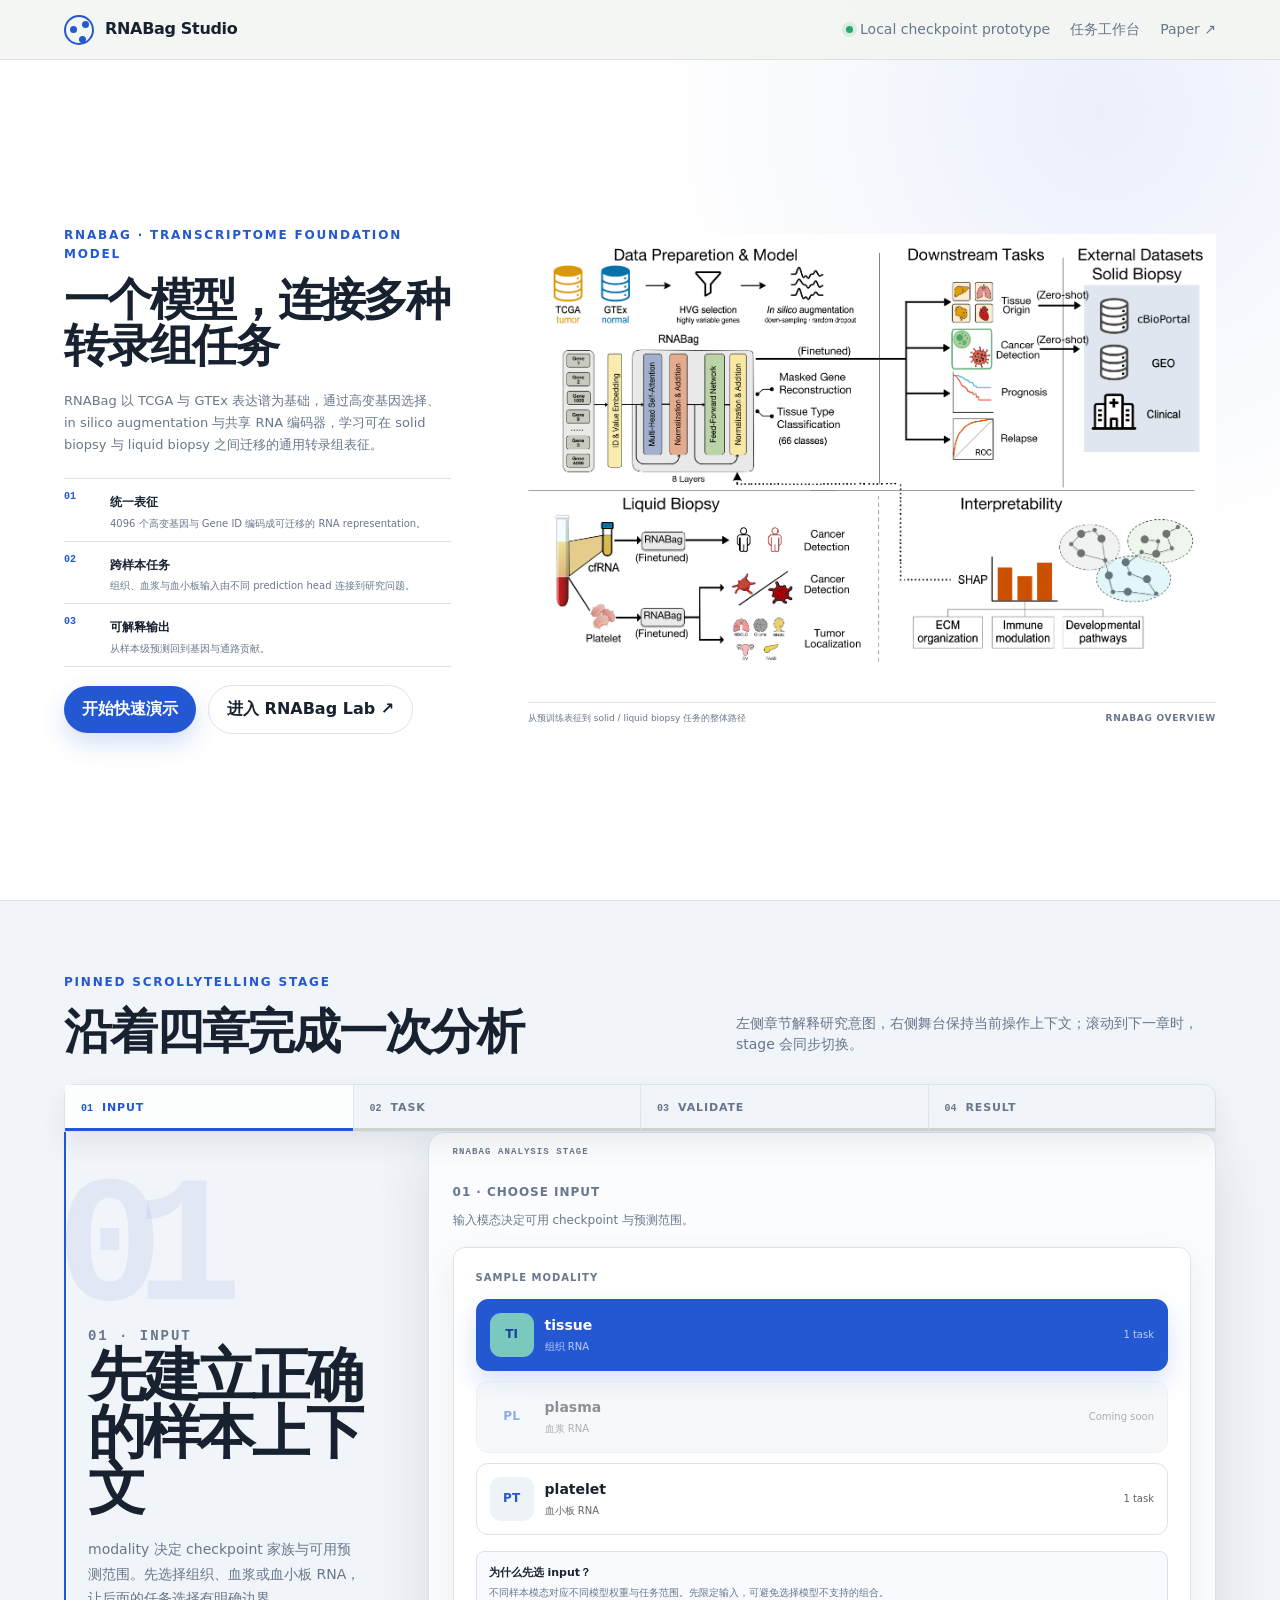
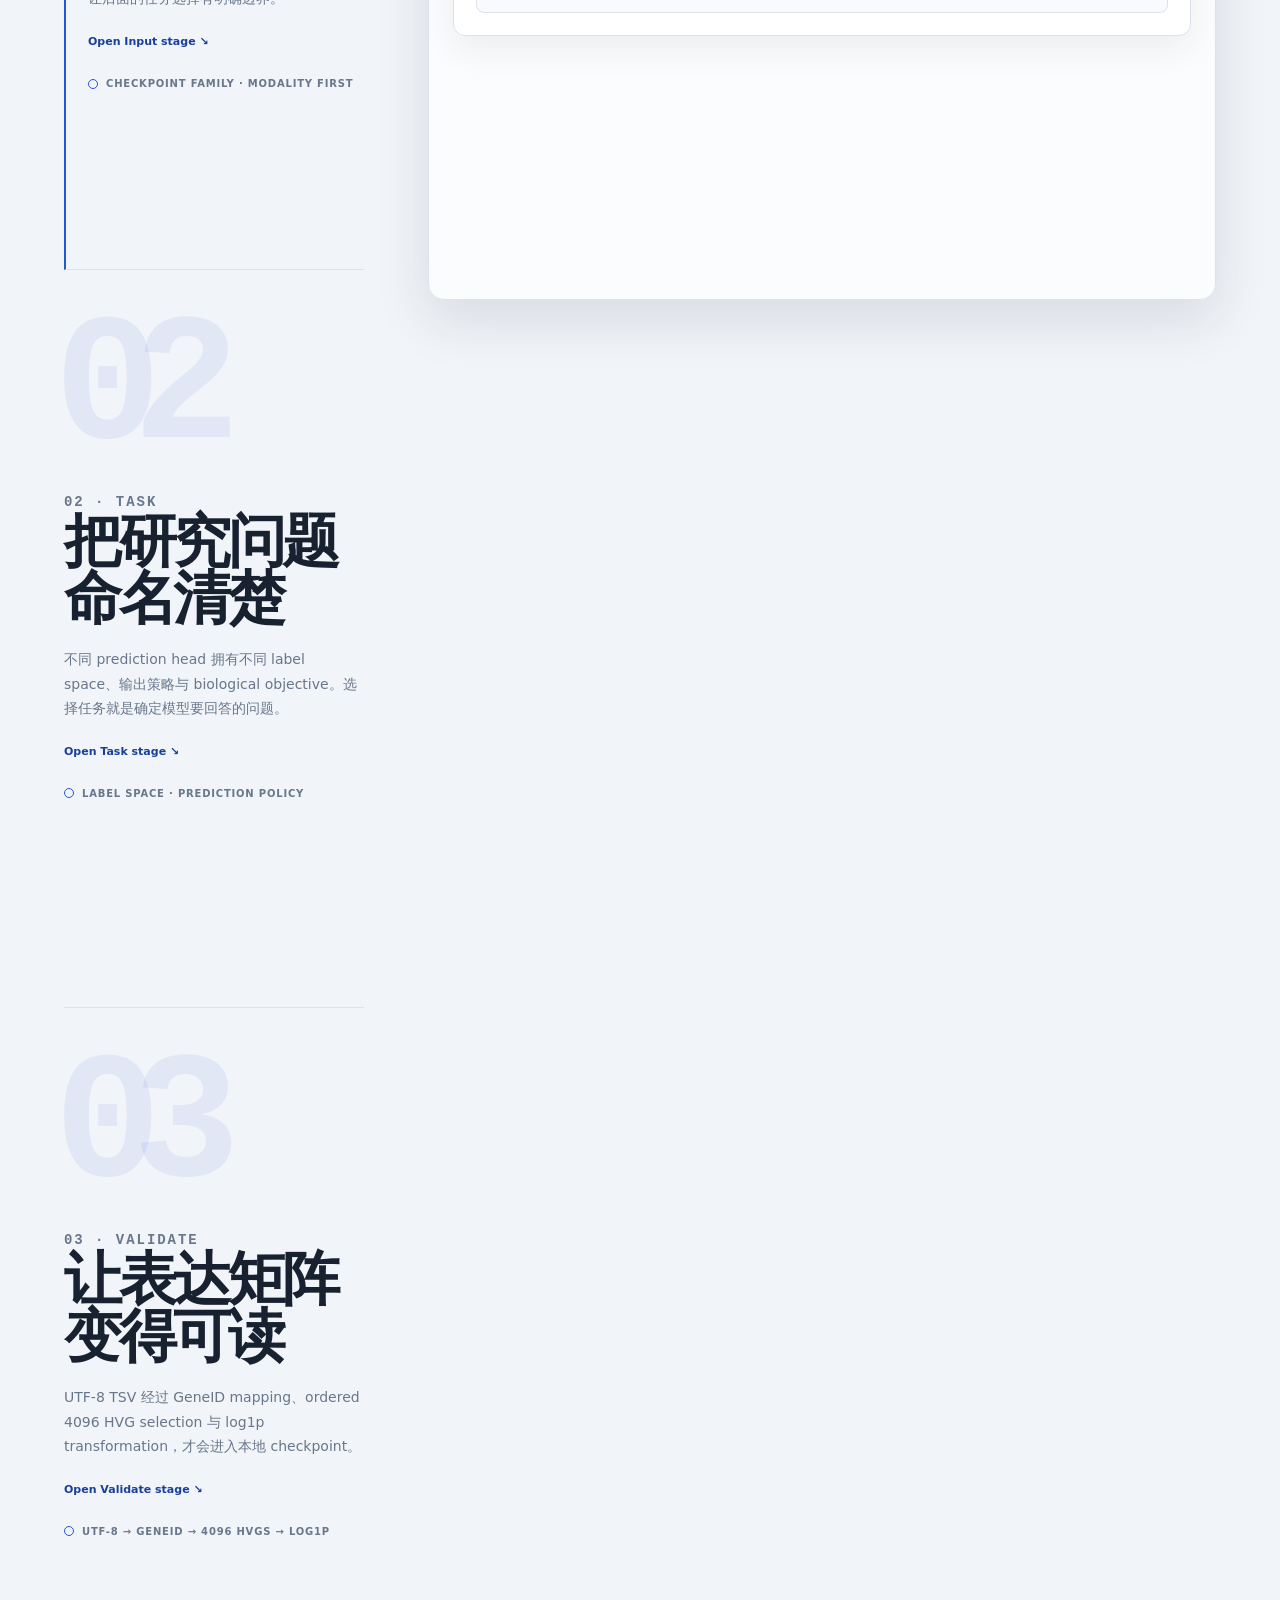
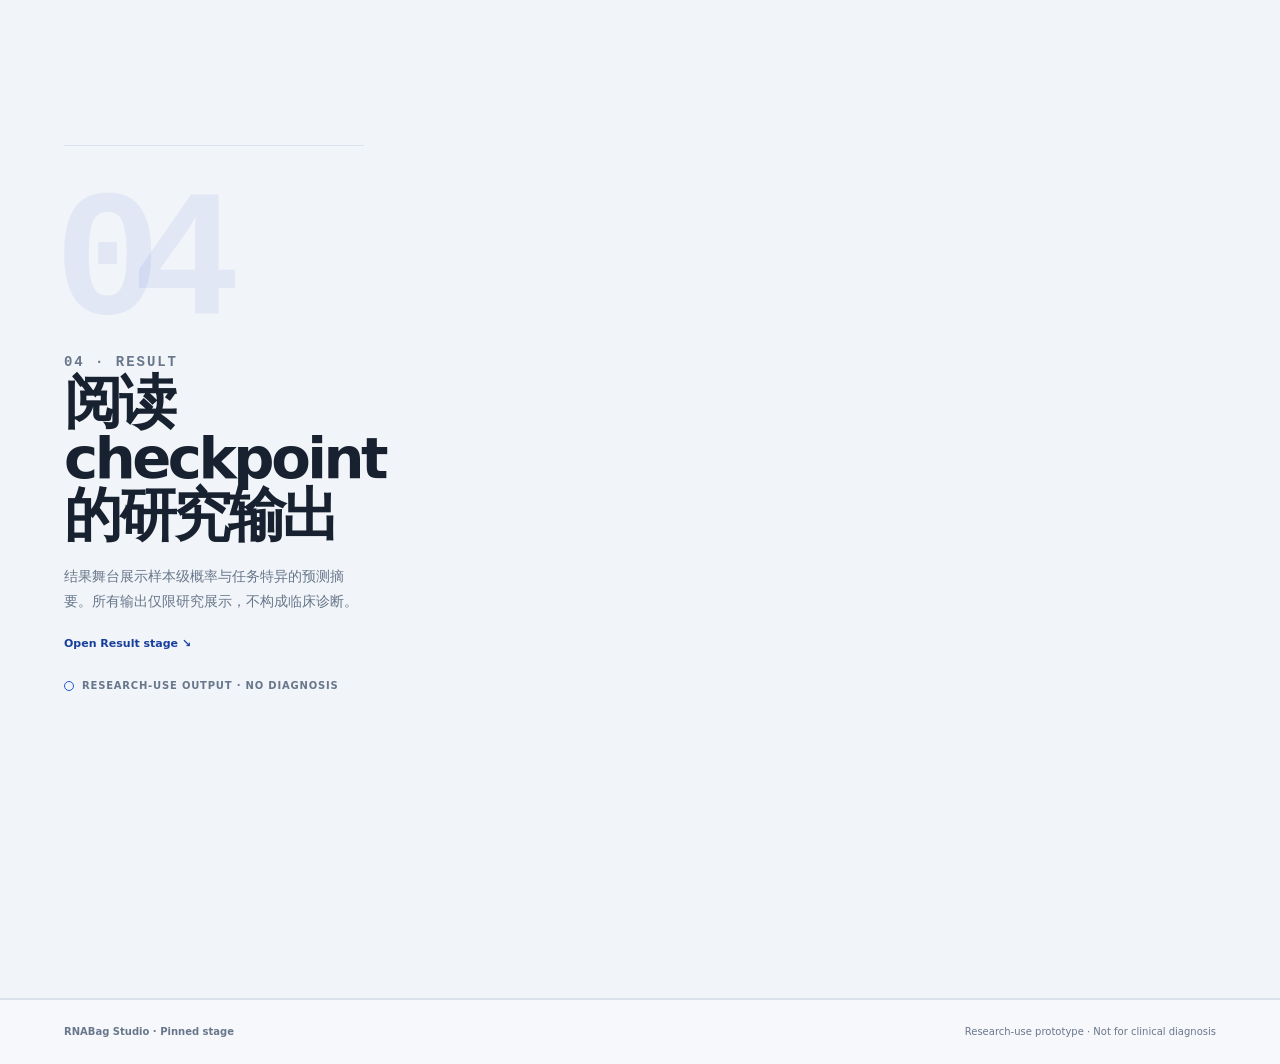
==== frontend/index.html @ 35cc2f05 "feat: add API-disabled public preview" ====
<!doctype html>
<html lang="zh-CN">
<head>
  <meta charset="utf-8">
  <meta name="viewport" content="width=device-width, initial-scale=1">
  <title>RNABag Studio — Pinned Scrollytelling Stage</title>
  <meta name="description" content="RNABag transcriptomic inference showcase with a pinned analysis stage.">
  <link rel="icon" href="data:,">
  <style>
    :root { --ink:#18212f; --muted:#68778b; --paper:#f7f8fb; --surface:#fff; --line:#dbe2ec; --blue:#2458d3; --blue-dark:#193f9c; --blue-soft:#eef3f8; --mint:#79c9bf; --lime:#c9f06f; --deep:#1f2f46; --shadow:0 18px 45px rgba(35,48,73,.1); }
    * { box-sizing:border-box; }
    html { scroll-behavior:smooth; scroll-padding-top:76px; }
    body { margin:0; color:var(--ink); background:radial-gradient(circle at 84% 4%,rgba(36,88,211,.1),transparent 26rem),var(--paper); font-family:Inter,"PingFang SC","Microsoft YaHei",system-ui,sans-serif; line-height:1.55; }
    button,input { font:inherit; } a { color:inherit; } button,a { -webkit-tap-highlight-color:transparent; }
    .nav { height:60px; padding:0 clamp(20px,5vw,72px); display:flex; align-items:center; justify-content:space-between; position:sticky; top:0; z-index:30; border-bottom:1px solid rgba(23,34,29,.1); background:rgba(244,246,241,.86); backdrop-filter:blur(16px); }
    .brand { display:flex; align-items:center; gap:11px; font-weight:800; text-decoration:none; letter-spacing:-.02em; }
    .brand-mark { width:30px; height:30px; position:relative; border:2px solid var(--blue); border-radius:50%; }
    .brand-mark::before,.brand-mark::after { content:""; position:absolute; width:7px; height:7px; background:var(--blue); border-radius:50%; }
    .brand-mark::before { left:4px; top:9px; } .brand-mark::after { right:3px; top:4px; box-shadow:-3px 15px 0 var(--blue); }
    .nav-right { display:flex; align-items:center; gap:20px; color:var(--muted); font-size:14px; } .nav-right a{text-decoration:none;} .nav-right a:hover{color:var(--ink);}
    .status { display:flex; align-items:center; gap:7px; } .status::before { content:""; width:7px; height:7px; border-radius:50%; background:#2ca66f; box-shadow:0 0 0 4px rgba(44,166,111,.13); }
    .model-overview { width:100%; height:calc(100vh - 60px); height:calc(100svh - 60px); min-height:0; overflow:clip; padding:clamp(22px,4vw,54px) clamp(20px,5vw,72px); display:flex; align-items:center; background:radial-gradient(circle at 86% 6%,rgba(36,88,211,.09),transparent 28rem),#fff; }
    .overview-inner { width:100%; max-width:1296px; height:100%; margin:0 auto; display:grid; grid-template-columns:minmax(360px,.72fr) minmax(0,1.28fr); align-items:center; gap:clamp(42px,6vw,92px); }
    .eyebrow { margin:0 0 14px; color:var(--blue); font-size:12px; font-weight:800; letter-spacing:.15em; text-transform:uppercase; }
    h1 { max-width:720px; margin:0; font-size:clamp(38px,3.5vw,50px); line-height:1.03; letter-spacing:-.05em; }
    .overview-body { display:grid; gap:10px; margin-top:20px; } .overview-body p{max-width:680px;margin:0;color:var(--muted);font-size:13px;line-height:1.7;} .overview-body p:last-child{display:none;}
    .overview-points { display:grid; gap:0; margin-top:22px; border-top:1px solid var(--line); } .overview-point{display:grid;grid-template-columns:34px 1fr;gap:12px;padding:10px 0;border-bottom:1px solid var(--line);} .overview-point>span{color:var(--blue);font:800 10px/1.6 ui-monospace,monospace;} .overview-point strong{font-size:12px;} .overview-point p{margin:2px 0 0;color:var(--muted);font-size:10px;line-height:1.5;}
    .overview-actions { display:flex; gap:12px; align-items:center; flex-wrap:wrap; margin-top:18px; } .button{border:0;border-radius:999px;padding:11px 18px;font-weight:750;cursor:pointer;text-decoration:none;transition:.18s ease;} .button:hover{transform:translateY(-2px);} .button.primary{color:#fff;background:var(--blue);box-shadow:0 10px 24px rgba(36,88,211,.2);} .button.primary:hover{background:var(--blue-dark);} .button.ghost{color:var(--ink);background:transparent;border:1px solid var(--line);}
    .overview-figure{margin:0;min-width:0;cursor:zoom-in;} .overview-figure:focus-visible{outline:3px solid rgba(36,88,211,.35);outline-offset:6px;} .overview-figure img{display:block;width:100%;height:auto;max-height:calc(100svh - 145px);object-fit:contain;background:#fff;} .overview-figure figcaption{display:flex;justify-content:space-between;gap:24px;margin-top:10px;padding-top:9px;color:var(--muted);border-top:1px solid var(--line);font-size:9px;} .overview-figure figcaption span:last-child{font-weight:800;letter-spacing:.08em;text-transform:uppercase;} body.overview-lightbox-open{overflow:hidden;} .overview-lightbox{position:fixed;inset:0;z-index:100;display:grid;place-items:center;padding:48px;background:rgba(9,15,26,.84);cursor:zoom-out;opacity:0;visibility:hidden;transition:opacity .2s ease,visibility .2s ease;} .overview-lightbox.is-open{opacity:1;visibility:visible;} .overview-lightbox img{display:block;max-width:calc(100vw - 96px);max-height:calc(100vh - 96px);object-fit:contain;background:#fff;border-radius:10px;box-shadow:0 30px 90px rgba(0,0,0,.42);}
    .studio-wrap{background:#f1f4f8;border-top:1px solid var(--line);border-bottom:1px solid var(--line);} .studio{max-width:1440px;margin:0 auto;padding:72px clamp(20px,5vw,72px) 90px;} .section-heading{display:flex;justify-content:space-between;align-items:end;gap:30px;margin-bottom:28px;} .section-heading h2{margin:0;font-size:clamp(30px,4vw,48px);letter-spacing:-.045em;line-height:1.05;} .section-heading p:last-child{max-width:480px;margin:0;color:var(--muted);font-size:14px;}
    .workflow-nav{position:sticky;top:60px;z-index:20;background:rgba(241,244,248,.94);border:1px solid var(--line);border-radius:12px 12px 0 0;box-shadow:0 12px 28px rgba(35,48,73,.08);backdrop-filter:blur(16px);} .workflow-nav-inner{display:grid;grid-template-columns:repeat(4,minmax(0,1fr));} .workflow-link{display:flex;align-items:baseline;gap:9px;padding:14px 16px 12px;color:var(--muted);border-bottom:3px solid #ccd4cc;text-decoration:none;text-transform:uppercase;transition:.18s ease;} .workflow-link+ .workflow-link{border-left:1px solid rgba(219,226,236,.7);} .workflow-link span{font:800 10px/1 ui-monospace,monospace;} .workflow-link strong{font-size:11px;letter-spacing:.08em;} .workflow-link.active{color:var(--blue);border-bottom-color:var(--blue);background:rgba(255,255,255,.8);}
    .scrolly-shell{display:grid;grid-template-columns:minmax(250px,.38fr) minmax(0,1fr);gap:clamp(28px,5vw,84px);align-items:start;} .story-column{min-width:0;padding-bottom:24px;} .story-chapter{min-height:82svh;display:flex;flex-direction:column;justify-content:center;position:relative;padding:66px 0 72px;border-bottom:1px solid var(--line);scroll-margin-top:80px;} .story-chapter:last-child{border-bottom:0;} .story-chapter::before{content:attr(data-number);position:absolute;top:48px;left:-10px;color:rgba(36,88,211,.08);font:900 clamp(96px,14vw,180px)/.8 ui-monospace,monospace;letter-spacing:-.16em;pointer-events:none;} .story-chapter>*{position:relative;z-index:1;} .story-chapter.active{border-left:2px solid var(--blue);padding-left:22px;} .story-kicker{margin:0 0 15px;color:var(--blue);font:800 11px/1.4 ui-monospace,monospace;letter-spacing:.14em;text-transform:uppercase;} .story-chapter h3{max-width:480px;margin:0;font-size:clamp(34px,4.5vw,64px);line-height:.98;letter-spacing:-.06em;} .story-chapter p{max-width:440px;margin:20px 0 0;color:var(--muted);font-size:14px;line-height:1.75;} .story-meta{display:flex;align-items:center;gap:8px;margin-top:26px;color:var(--muted);font-size:10px;font-weight:800;letter-spacing:.08em;text-transform:uppercase;} .story-meta::before{content:"";width:8px;height:8px;border:1px solid var(--blue);border-radius:50%;} .story-rail-link{width:fit-content;margin-top:22px;color:var(--blue-dark);font-size:11px;font-weight:800;text-decoration:none;} .story-rail-link:hover{text-decoration:underline;}
    .analysis-stage{position:sticky;top:120px;height:calc(100svh - 132px);max-height:calc(100svh - 132px);min-height:0;background:rgba(255,255,255,.72);border:1px solid var(--line);border-radius:16px;box-shadow:0 20px 55px rgba(35,48,73,.12);overflow:hidden;} .analysis-stage::before{content:"RNABAG ANALYSIS STAGE";position:absolute;top:15px;left:24px;z-index:4;color:var(--muted);font:800 9px/1 ui-monospace,monospace;letter-spacing:.12em;} .stage-panel{position:absolute;inset:0;padding-top:26px;opacity:0;transform:translateY(14px);pointer-events:none;transition:opacity .28s ease,transform .28s ease;} .stage-panel.active{opacity:1;transform:none;pointer-events:auto;} .stage-panel[aria-hidden="true"]{visibility:hidden;} .stage-panel-body{height:100%;overflow:hidden;padding:24px;} .stage-title{margin:0 0 16px;font-size:12px;font-weight:800;color:var(--muted);letter-spacing:.08em;text-transform:uppercase;} .stage-subtitle{margin:-7px 0 18px;color:var(--muted);font-size:12px;} .stage-panel[data-panel-step="step-result"] .stage-panel-body{display:flex;flex-direction:column;} .stage-panel[data-panel-step="step-result"] .stage-title,.stage-panel[data-panel-step="step-result"] .stage-subtitle{flex:none;} .stage-panel[data-panel-step="step-result"] .result-card{flex:1;height:auto;min-height:0;} .stage-panel[data-panel-step="step-result"] .chart{min-height:0;}
    .input-stage,.task-stage,.validate-stage{background:var(--surface);border:1px solid var(--line);border-radius:12px;box-shadow:0 12px 34px rgba(35,48,73,.07);} .input-stage{padding:22px;} .side-label{margin:0 0 13px;color:var(--muted);font-size:10px;font-weight:800;letter-spacing:.1em;text-transform:uppercase;} .js-input-list{display:grid;gap:10px;} .input-card{width:100%;display:grid;grid-template-columns:44px 1fr auto;align-items:center;gap:11px;padding:13px;color:var(--ink);text-align:left;background:transparent;border:1px solid var(--line);border-radius:12px;cursor:pointer;transition:.18s ease;} .input-card:hover{background:#fff;border-color:#9db5a9;} .input-card.active{color:#fff;background:var(--blue);border-color:var(--blue);box-shadow:0 12px 26px rgba(36,88,211,.18);} .input-card:disabled{opacity:.5;cursor:not-allowed;background:#eef1f4;} .input-icon{width:44px;height:44px;display:grid;place-items:center;color:var(--blue);background:var(--blue-soft);border-radius:11px;font-weight:900;font-size:12px;} .input-card.active .input-icon{color:var(--blue-dark);background:var(--mint);} .input-name strong,.input-name span{display:block;} .input-name strong{font-size:14px;} .input-name span{margin-top:2px;opacity:.7;font-size:10px;} .input-count{font-size:10px;opacity:.7;} .scope-note{margin-top:16px;padding:12px;color:var(--muted);background:#f8fafd;border:1px solid var(--line);border-radius:8px;font-size:10px;}.scope-note strong{display:block;margin-bottom:4px;color:var(--ink);font-size:11px;}
    .task-stage{padding:22px;} .task-choice{width:100%;display:grid;gap:3px;padding:13px 14px;margin-bottom:8px;color:var(--muted);text-align:left;background:transparent;border:1px solid var(--line);border-radius:10px;cursor:pointer;} .task-choice strong{font-size:13px;} .task-choice span{font-size:10px;} .task-choice:hover{color:var(--ink);background:#f8fafd;} .task-choice.active{color:var(--blue-dark);background:var(--blue-soft);border-color:#cddbf4;box-shadow:inset 3px 0 var(--blue);} .task-detail{margin-top:16px;padding:24px;background:#fff;border:1px solid var(--line);border-radius:12px;} .task-detail .eyebrow{margin-bottom:6px;font-size:10px;} .task-detail h4{margin:0;font-size:clamp(26px,3.2vw,40px);letter-spacing:-.05em;line-height:1.05;} .api-key{display:inline-block;margin-top:11px;padding:6px 8px;color:var(--blue-dark);background:var(--blue-soft);border-radius:7px;font:700 10px ui-monospace,monospace;} .task-summary{display:grid;grid-template-columns:1fr 1fr;gap:18px;margin-top:22px;padding-top:16px;border-top:1px solid var(--line);} .summary-label{display:block;margin-bottom:5px;color:var(--blue-dark);font-size:9px;font-weight:800;letter-spacing:.1em;text-transform:uppercase;} .task-summary p{margin:0;color:var(--muted);font-size:11px;line-height:1.55;} .task-specs{margin:0;padding:0;display:grid;gap:3px;list-style:none;} .task-specs li{color:var(--muted);font-size:10px;line-height:1.4;} .task-specs li::before{content:"·";margin-right:6px;color:var(--blue);font-weight:900;}
    .validate-stage{display:grid;grid-template-columns:minmax(0,1fr) minmax(250px,.82fr);grid-template-areas:"title upload" "lede upload" "contract upload" "schema upload";column-gap:18px;align-content:start;padding:18px;} .contract-title{grid-area:title;display:flex;align-items:center;gap:8px;margin:0 0 10px;font-size:13px;} .number{width:22px;height:22px;display:grid;place-items:center;color:var(--blue-dark);background:var(--mint);border-radius:50%;font-size:10px;} .contract-lede{grid-area:lede;margin:0 0 9px;color:var(--muted);font-size:11px;line-height:1.5;} .contract-list{grid-area:contract;margin:0;border-top:1px solid var(--line);} .contract-row{display:grid;grid-template-columns:92px 1fr;gap:12px;padding:7px 0;border-bottom:1px solid var(--line);} .contract-row dt{font-size:10px;font-weight:750;} .contract-row dd{margin:0;color:var(--muted);font-size:9px;line-height:1.4;} code{color:var(--blue-dark);font-size:inherit;} .schema{grid-area:schema;margin-top:10px;border:1px solid var(--line);border-radius:9px;overflow:hidden;font:9px ui-monospace,monospace;} .schema-row{display:grid;grid-template-columns:1.1fr 1fr 1fr;} .schema-row span{padding:6px 8px;border-right:1px solid var(--line);overflow:hidden;text-overflow:ellipsis;white-space:nowrap;} .schema-row span:last-child{border-right:0;} .schema-row:first-child{color:#fff;background:#224a3d;font-weight:700;} .schema-row+.schema-row{border-top:1px solid var(--line);} .upload-box{grid-area:upload;margin:0;padding:0 0 0 18px;border-top:0;border-left:1px solid var(--line);} .dropzone{display:grid;place-content:center;min-height:210px;padding:20px;text-align:center;border:1.5px dashed #aeb9c9;border-radius:9px;background:#fbfcfe;cursor:pointer;} .dropzone.drag,.dropzone:hover{background:var(--blue-soft);border-color:var(--blue);} .dropzone input{position:absolute;width:1px;height:1px;opacity:0;pointer-events:none;} .drop-icon{width:36px;height:36px;display:grid;place-items:center;margin:0 auto 7px;color:var(--blue);background:var(--blue-soft);border-radius:50%;font-weight:900;} .dropzone strong{font-size:12px;} .dropzone span{margin-top:3px;color:var(--muted);font-size:9px;} .validation{display:none;margin-top:9px;padding:9px 10px;border-radius:8px;font-size:9px;line-height:1.45;} .validation.show{display:block;} .validation.ok{color:#145941;background:#e5f4ec;} .validation.warn{color:#7c4b16;background:#fff0d8;} .sample-options{margin-top:9px;border-top:1px solid var(--line);position:relative;} .sample-options summary{padding:8px 0;color:var(--muted);cursor:pointer;font-size:9px;font-weight:700;list-style:none;} .sample-options summary::-webkit-details-marker{display:none;} .sample-options summary::before{content:"▶";margin-right:6px;color:#000;font-size:8px;} .sample-options[open] summary::before{content:"▲";} .sample-popover{padding:9px;background:#fff;border:1px solid var(--line);border-radius:8px;} .sample-popover p{margin:0 0 6px;color:var(--muted);font-size:9px;} .sample-link{display:flex;justify-content:space-between;gap:8px;padding:7px 8px;color:var(--blue-dark);text-decoration:none;border:1px solid var(--line);border-radius:6px;background:#f8fafd;font:9px ui-monospace,monospace;}
    .result-card{height:100%;min-height:540px;display:flex;flex-direction:column;padding:24px;color:#fff;background:var(--deep);border-radius:12px;overflow:hidden;position:relative;} .result-card::after{content:"";position:absolute;width:240px;height:240px;right:-150px;top:80px;border:1px solid rgba(201,240,111,.14);border-radius:50%;box-shadow:0 0 0 38px rgba(201,240,111,.035),0 0 0 76px rgba(201,240,111,.025);} .result-head{display:flex;justify-content:space-between;align-items:start;gap:12px;position:relative;z-index:1;} .result-head small{color:rgba(255,255,255,.52);font-size:9px;letter-spacing:.1em;text-transform:uppercase;} .result-head strong{display:block;margin-top:4px;font-size:18px;} .demo-badge{padding:5px 8px;color:var(--lime);border:1px solid rgba(201,240,111,.3);border-radius:999px;font-size:8px;} .chart{flex:1;min-height:240px;display:grid;align-content:center;position:relative;z-index:1;} .empty-chart{text-align:center;color:rgba(255,255,255,.48);} .empty-orbit{width:110px;height:110px;display:grid;place-items:center;margin:0 auto 16px;border:1px solid rgba(255,255,255,.12);border-radius:50%;box-shadow:0 0 0 22px rgba(255,255,255,.025);} .empty-orbit::after{content:"";width:48px;height:48px;border:1px dashed rgba(201,240,111,.42);border-radius:50%;} .empty-chart p{max-width:250px;margin:0 auto;font-size:10px;} .probability{margin:14px 0;} .prob-meta{display:flex;justify-content:space-between;margin-bottom:6px;font-size:10px;} .prob-meta strong{font-size:12px;} .bar{height:10px;overflow:hidden;background:rgba(255,255,255,.09);border-radius:999px;} .bar i{display:block;width:0;height:100%;border-radius:inherit;background:var(--lime);transition:width .7s ease;} .probability.secondary .bar i{background:rgba(255,255,255,.35);} .rank-row{display:grid;grid-template-columns:74px 1fr 38px;align-items:center;gap:8px;margin:11px 0;font-size:9px;} .rank-row .bar{height:7px;} .rank-row:first-child{color:var(--lime);} .result-summary{padding:12px 13px;background:rgba(255,255,255,.07);border:1px solid rgba(255,255,255,.1);border-radius:10px;position:relative;z-index:1;} .result-summary small{color:rgba(255,255,255,.5);font-size:9px;} .result-summary strong{display:block;margin-top:2px;color:var(--lime);font-size:17px;} .run{width:100%;margin-top:10px;display:flex;align-items:center;justify-content:center;gap:8px;color:#18212f;background:var(--lime);position:relative;z-index:1;} .run:disabled{opacity:.58;cursor:wait;} .disclaimer{margin:8px 4px 0;color:rgba(255,255,255,.4);text-align:center;font-size:8px;position:relative;z-index:1;}
    footer{padding:24px clamp(20px,5vw,72px);display:flex;justify-content:space-between;color:var(--muted);border-top:1px solid var(--line);font-size:10px;}
    body.lab-mode{min-width:980px;background:#f1f4f8;} body.lab-mode .nav,body.lab-mode .model-overview,body.lab-mode footer{display:none;} body.lab-mode .studio-wrap{border:0;} body.lab-mode .studio{max-width:none;padding:18px 28px 60px;} body.lab-mode .workflow-nav{top:0;} body.lab-mode .story-chapter{min-height:calc(100svh - 72px);} body.lab-mode .analysis-stage{top:60px;height:calc(100svh - 72px);max-height:calc(100svh - 72px);}
    @media (max-width:1099px) and (min-width:760px){.overview-inner{grid-template-columns:minmax(310px,.82fr) minmax(0,1.18fr);gap:32px;}.overview-body p:last-child,.overview-points .overview-point p{display:none;}.scrolly-shell{grid-template-columns:86px minmax(0,1fr);gap:24px;}.story-chapter{min-height:78svh;padding-left:0;}.story-chapter h3{font-size:0;}.story-chapter h3::after{content:attr(data-short);font-size:22px;}.story-chapter p{display:none;}.story-chapter::before{font-size:86px;top:54px;}.analysis-stage{top:120px;}}
    @media (max-width:759px){.nav-right{gap:12px;font-size:12px;}.nav-right .status,.nav-right a:last-child{display:none;}.model-overview{height:calc(100svh - 60px);padding:20px;}.overview-inner{grid-template-columns:1fr;grid-template-rows:auto minmax(0,1fr);gap:14px;}.overview-copy h1{font-size:clamp(30px,9vw,42px);}.overview-body{margin-top:11px;}.overview-body p{font-size:11px;line-height:1.55;}.overview-points{display:none;}.overview-actions{margin-top:13px;}.overview-actions .button{padding:9px 13px;font-size:11px;}.overview-figure{display:grid;min-height:0;}.overview-figure img{width:100%;height:100%;max-height:none;object-fit:contain;}.overview-figure figcaption{display:none;}.overview-lightbox{padding:24px;}.overview-lightbox img{max-width:calc(100vw - 48px);max-height:calc(100vh - 48px);}.studio{padding:48px 16px 120px;}.section-heading{display:block;margin-bottom:20px;}.section-heading p:last-child{margin-top:12px;font-size:12px;}.workflow-nav{top:60px;margin:0 -8px;}.workflow-link{justify-content:center;gap:5px;padding:12px 5px 10px;}.workflow-link strong{font-size:9px;letter-spacing:.02em;}.scrolly-shell{display:block;}.story-column{display:none;}.analysis-stage{position:relative;top:auto;height:auto;max-height:none;min-height:0;overflow:visible;border:0;box-shadow:none;background:transparent;border-radius:0;}.analysis-stage::before{display:none;}.stage-panel,.stage-panel.active,.stage-panel.compact-visible{position:relative;inset:auto;display:block;opacity:1;transform:none;pointer-events:auto;visibility:visible;margin-bottom:36px;}.stage-panel[aria-hidden="true"]{visibility:visible;}.stage-panel-body{height:auto;overflow:visible;padding:0;}.stage-title{font-size:11px;}.input-stage,.task-stage,.validate-stage{box-shadow:var(--shadow);}.validate-stage{display:block;}.upload-box{margin-top:18px;padding:18px 0 0;border-top:1px solid var(--line);border-left:0;}.task-summary{grid-template-columns:1fr;}.result-card{min-height:500px;}.workflow-nav{position:sticky;}.stage-panel.inert{inert:false;}footer{display:block;}footer span{display:block;margin-top:6px;}}
    @media (max-height:700px) and (min-width:760px){.stage-panel-body{padding:18px;}.stage-title{margin-bottom:12px;}.stage-subtitle{margin-bottom:14px;}.input-stage,.task-stage{padding:16px;}.js-input-list{gap:8px;}.input-card{padding:10px;}.scope-note{margin-top:10px;padding:10px;}.task-choice{padding:9px 12px;margin-bottom:6px;}.task-detail{margin-top:10px;padding:16px;}.task-detail h4{font-size:30px;}.task-summary{gap:14px;margin-top:12px;padding-top:10px;}.task-specs{gap:1px;}.result-card{padding:18px;}}
    @media (prefers-reduced-motion:reduce){html{scroll-behavior:auto;}*,*::before,*::after{transition-duration:.01ms!important;animation-duration:.01ms!important;}}
    /* Let desktop Validation fill the stage with a 12px inset; optional controls scroll internally. */
    @media(min-width:760px){
      .stage-panel[data-panel-step="step-validate"] .stage-panel-body{display:flex;flex-direction:column;padding:12px;}
      .stage-panel[data-panel-step="step-validate"] .stage-title,.stage-panel[data-panel-step="step-validate"] .stage-subtitle{flex:none;}
      .stage-panel[data-panel-step="step-validate"] .validate-stage{flex:1;height:auto;min-height:0;grid-template-rows:auto auto auto minmax(0,1fr);}
      .stage-panel[data-panel-step="step-validate"] .schema{align-self:start;}
      .stage-panel[data-panel-step="step-validate"] .upload-box{height:auto;align-self:stretch;}
    }
    .upload-box{min-height:0;height:100%;overflow-x:hidden;overflow-y:auto;overscroll-behavior:contain;scrollbar-gutter:stable;contain:size;}
    .dropzone .demo-hint{display:block;margin-top:8px;color:var(--blue-dark);font-size:9px;font-weight:700;}
    .demo-action{margin-top:9px;padding-top:9px;border-top:1px solid var(--line);}
    .demo-run{width:100%;padding:9px 12px;color:#fff;background:var(--blue);border:0;border-radius:999px;cursor:pointer;font-size:10px;font-weight:800;}
    .demo-run:hover{background:var(--blue-dark);}
    .demo-run:disabled{opacity:.58;cursor:wait;}
    @media(max-width:759px){.upload-box{height:auto;overflow:visible;scrollbar-gutter:auto;contain:none;}}
  </style>
</head>
<body data-variant="two">
  <nav class="nav"><a class="brand" href="#top"><span class="brand-mark" aria-hidden="true"></span>RNABag Studio</a><div class="nav-right"><span class="status">Local checkpoint prototype</span><a href="#step-input">任务工作台</a><a href="https://www.biorxiv.org/content/10.64898/2026.04.19.719450v1" target="_blank" rel="noreferrer">Paper ↗</a></div></nav>
  <main id="top">
    <section class="model-overview" aria-labelledby="overview-title"><div class="overview-inner"><div class="overview-copy"><p class="eyebrow">RNABag · Transcriptome foundation model</p><h1 id="overview-title">一个模型，连接多种转录组任务</h1><div class="overview-body"><p>RNABag 以 TCGA 与 GTEx 表达谱为基础，通过高变基因选择、in silico augmentation 与共享 RNA 编码器，学习可在 solid biopsy 与 liquid biopsy 之间迁移的通用转录组表征。</p><p>从输入模态到 checkpoint 输出，沿着四个章节理解一次完整的研究分析。</p></div><div class="overview-points"><div class="overview-point"><span>01</span><div><strong>统一表征</strong><p>4096 个高变基因与 Gene ID 编码成可迁移的 RNA representation。</p></div></div><div class="overview-point"><span>02</span><div><strong>跨样本任务</strong><p>组织、血浆与血小板输入由不同 prediction head 连接到研究问题。</p></div></div><div class="overview-point"><span>03</span><div><strong>可解释输出</strong><p>从样本级预测回到基因与通路贡献。</p></div></div></div><div class="overview-actions"><a class="button primary" href="#step-input">开始快速演示</a><a class="button ghost" href="ranbag_lab.html#step-input">进入 RNABag Lab ↗</a></div></div><figure class="overview-figure" role="button" tabindex="0" aria-label="放大 RNABag 模型总览图"><img src="../asset/overview.png" alt="RNABag 数据准备、模型架构、下游任务与可解释性总览"><figcaption><span>从预训练表征到 solid / liquid biopsy 任务的整体路径</span><span>RNABag overview</span></figcaption></figure></div></section>
    <section class="studio-wrap" id="studio"><div class="studio"><div class="section-heading"><div><p class="eyebrow">Pinned scrollytelling stage</p><h2>沿着四章完成一次分析</h2></div><p>左侧章节解释研究意图，右侧舞台保持当前操作上下文；滚动到下一章时，stage 会同步切换。</p></div>
      <nav class="workflow-nav" aria-label="分析步骤"><div class="workflow-nav-inner"><a class="workflow-link active" href="#step-input" data-step-target="step-input"><span>01</span><strong>Input</strong></a><a class="workflow-link" href="#step-task" data-step-target="step-task"><span>02</span><strong>Task</strong></a><a class="workflow-link" href="#step-validate" data-step-target="step-validate"><span>03</span><strong>Validate</strong></a><a class="workflow-link" href="#step-result" data-step-target="step-result"><span>04</span><strong>Result</strong></a></div></nav>
      <div class="scrolly-shell" id="workspace"><div class="story-column">
        <section class="story-chapter active" id="step-input" data-number="01" data-workflow-step aria-labelledby="story-input-title"><p class="story-kicker">01 · Input</p><h3 id="story-input-title" data-short="Input">先建立正确的样本上下文</h3><p>modality 决定 checkpoint 家族与可用预测范围。先选择组织、血浆或血小板 RNA，让后面的任务选择有明确边界。</p><a class="story-rail-link" href="#step-input" data-step-target="step-input">Open Input stage ↘</a><span class="story-meta">Checkpoint family · modality first</span></section>
        <section class="story-chapter" id="step-task" data-number="02" data-workflow-step aria-labelledby="story-task-title"><p class="story-kicker">02 · Task</p><h3 id="story-task-title" data-short="Task">把研究问题命名清楚</h3><p>不同 prediction head 拥有不同 label space、输出策略与 biological objective。选择任务就是确定模型要回答的问题。</p><a class="story-rail-link" href="#step-task" data-step-target="step-task">Open Task stage ↘</a><span class="story-meta">Label space · prediction policy</span></section>
        <section class="story-chapter" id="step-validate" data-number="03" data-workflow-step aria-labelledby="story-validate-title"><p class="story-kicker">03 · Validate</p><h3 id="story-validate-title" data-short="Validate">让表达矩阵变得可读</h3><p>UTF-8 TSV 经过 GeneID mapping、ordered 4096 HVG selection 与 log1p transformation，才会进入本地 checkpoint。</p><a class="story-rail-link" href="#step-validate" data-step-target="step-validate">Open Validate stage ↘</a><span class="story-meta">UTF-8 → GeneID → 4096 HVGs → log1p</span></section>
        <section class="story-chapter" id="step-result" data-number="04" data-workflow-step aria-labelledby="story-result-title"><p class="story-kicker">04 · Result</p><h3 id="story-result-title" data-short="Result">阅读 checkpoint 的研究输出</h3><p>结果舞台展示样本级概率与任务特异的预测摘要。所有输出仅限研究展示，不构成临床诊断。</p><a class="story-rail-link" href="#step-result" data-step-target="step-result">Open Result stage ↘</a><span class="story-meta">Research-use output · no diagnosis</span></section>
      </div><div class="analysis-stage">
        <section class="stage-panel active" data-panel-step="step-input" aria-hidden="false"><div class="stage-panel-body"><p class="stage-title">01 · Choose input</p><p class="stage-subtitle">输入模态决定可用 checkpoint 与预测范围。</p><div class="input-stage"><p class="side-label">Sample modality</p><div class="js-input-list"></div><div class="scope-note"><strong>为什么先选 input？</strong>不同样本模态对应不同模型权重与任务范围。先限定输入，可避免选择模型不支持的组合。</div></div></div></section>
        <section class="stage-panel" data-panel-step="step-task" aria-hidden="true"><div class="stage-panel-body"><p class="stage-title">02 · Select task</p><p class="stage-subtitle">选择与 biological objective 对齐的 prediction head。</p><div class="task-stage"><p class="side-label">Available tasks</p><div class="js-task-list"></div><div class="task-detail"><p class="eyebrow js-task-modality">组织 RNA</p><h4 class="js-task-title">Tissue Cancer Detection</h4><code class="api-key js-api-key">input: tissue</code><div class="task-summary"><div><span class="summary-label">Biological objective</span><p class="js-task-description"></p></div><div><span class="summary-label">Task specification</span><ul class="task-specs js-task-specs"></ul></div></div></div></div></div></section>
        <section class="stage-panel" data-panel-step="step-validate" aria-hidden="true"><div class="stage-panel-body"><p class="stage-title">03 · Validate input</p><p class="stage-subtitle">确认数据约定，再让本地 API 做完整校验。</p><div class="validate-stage"><h4 class="contract-title"><span class="number">03</span>输入规则 · Input contract</h4><p class="contract-lede">模型接受以基因为观测维度、样本为特征列的 bulk RNA expression matrix。</p><dl class="contract-list"><div class="contract-row"><dt>File encoding</dt><dd>UTF-8 tab-separated values（<code>.tsv</code>），不接受 CSV 或 Excel。</dd></div><div class="contract-row"><dt>Quantification</dt><dd>表达丰度须完成 FPKM normalization；元素应为有限、非负数值。</dd></div><div class="contract-row"><dt>Matrix orientation</dt><dd>第一列为 <code>GeneID</code>，后续每列对应一个独立样本。</dd></div><div class="contract-row"><dt class="js-modality-rule">样本模态：tissue only</dt><dd class="js-modality-help">当前分析仅接受 tissue RNA。</dd></div></dl><div class="schema" aria-label="TSV 格式示例"><div class="schema-row"><span>GeneID</span><span>Sample_001</span><span>Sample_002</span></div><div class="schema-row"><span>100287102</span><span>0.000</span><span>1.324</span></div><div class="schema-row"><span>653635</span><span>2.417</span><span>0.000</span></div></div><div class="upload-box"><p class="side-label">File check</p><label class="dropzone js-dropzone"><input class="js-file-input" type="file" accept=".tsv,text/tab-separated-values,text/plain"><span class="drop-icon">↑</span><strong>拖入或选择 FPKM .tsv</strong><span>浏览器先预检；提交后由本地 API 完整校验</span></label><div class="validation js-validation" aria-live="polite"></div><details class="sample-options"><summary>扩展选项 · Example dataset</summary><div class="sample-popover"><p class="js-sample-description"></p><a class="sample-link js-sample-link" download><span>Download example dataset</span><strong>↓</strong></a></div></details></div></div></div></section>
        <section class="stage-panel" data-panel-step="step-result" aria-hidden="true"><div class="stage-panel-body"><p class="stage-title">04 · Result</p><p class="stage-subtitle">提交后在这里查看队列、完整校验与 checkpoint 输出。</p><div class="result-card"><div class="result-head"><div><small>Graphical output</small><strong class="js-result-title">Prediction preview</strong></div><span class="demo-badge js-result-badge">RNABAG CHECKPOINT</span></div><div class="chart js-chart"><div class="empty-chart"><div class="empty-orbit"></div><p>选择 TSV 并提交本地分析，查看完整预处理与 checkpoint 输出。</p></div></div><div class="result-summary js-result-summary"><small>Expected output</small><strong class="js-expected-output">Healthy / Cancer</strong></div><button class="button run js-run" type="button">提交本地分析</button><p class="disclaimer">当前结果由 RNABag checkpoint 在本地生成，仅限研究展示，不用于临床诊断。</p></div></div></section>
      </div></div>
    </div></section>
  </main>
  <div class="overview-lightbox" role="dialog" aria-modal="true" aria-label="RNABag 模型总览放大图" aria-hidden="true"><img src="../asset/overview.png" alt="RNABag 数据准备、模型架构、下游任务与可解释性总览放大图"></div>
  <footer><strong>RNABag Studio · Pinned stage</strong><span>Research-use prototype · Not for clinical diagnosis</span></footer>
  <script src="rnabag-runtime-config.js?v=20260717"></script>
  <script src="rnabag-variant.js?v=20260717"></script>
</body>
</html>
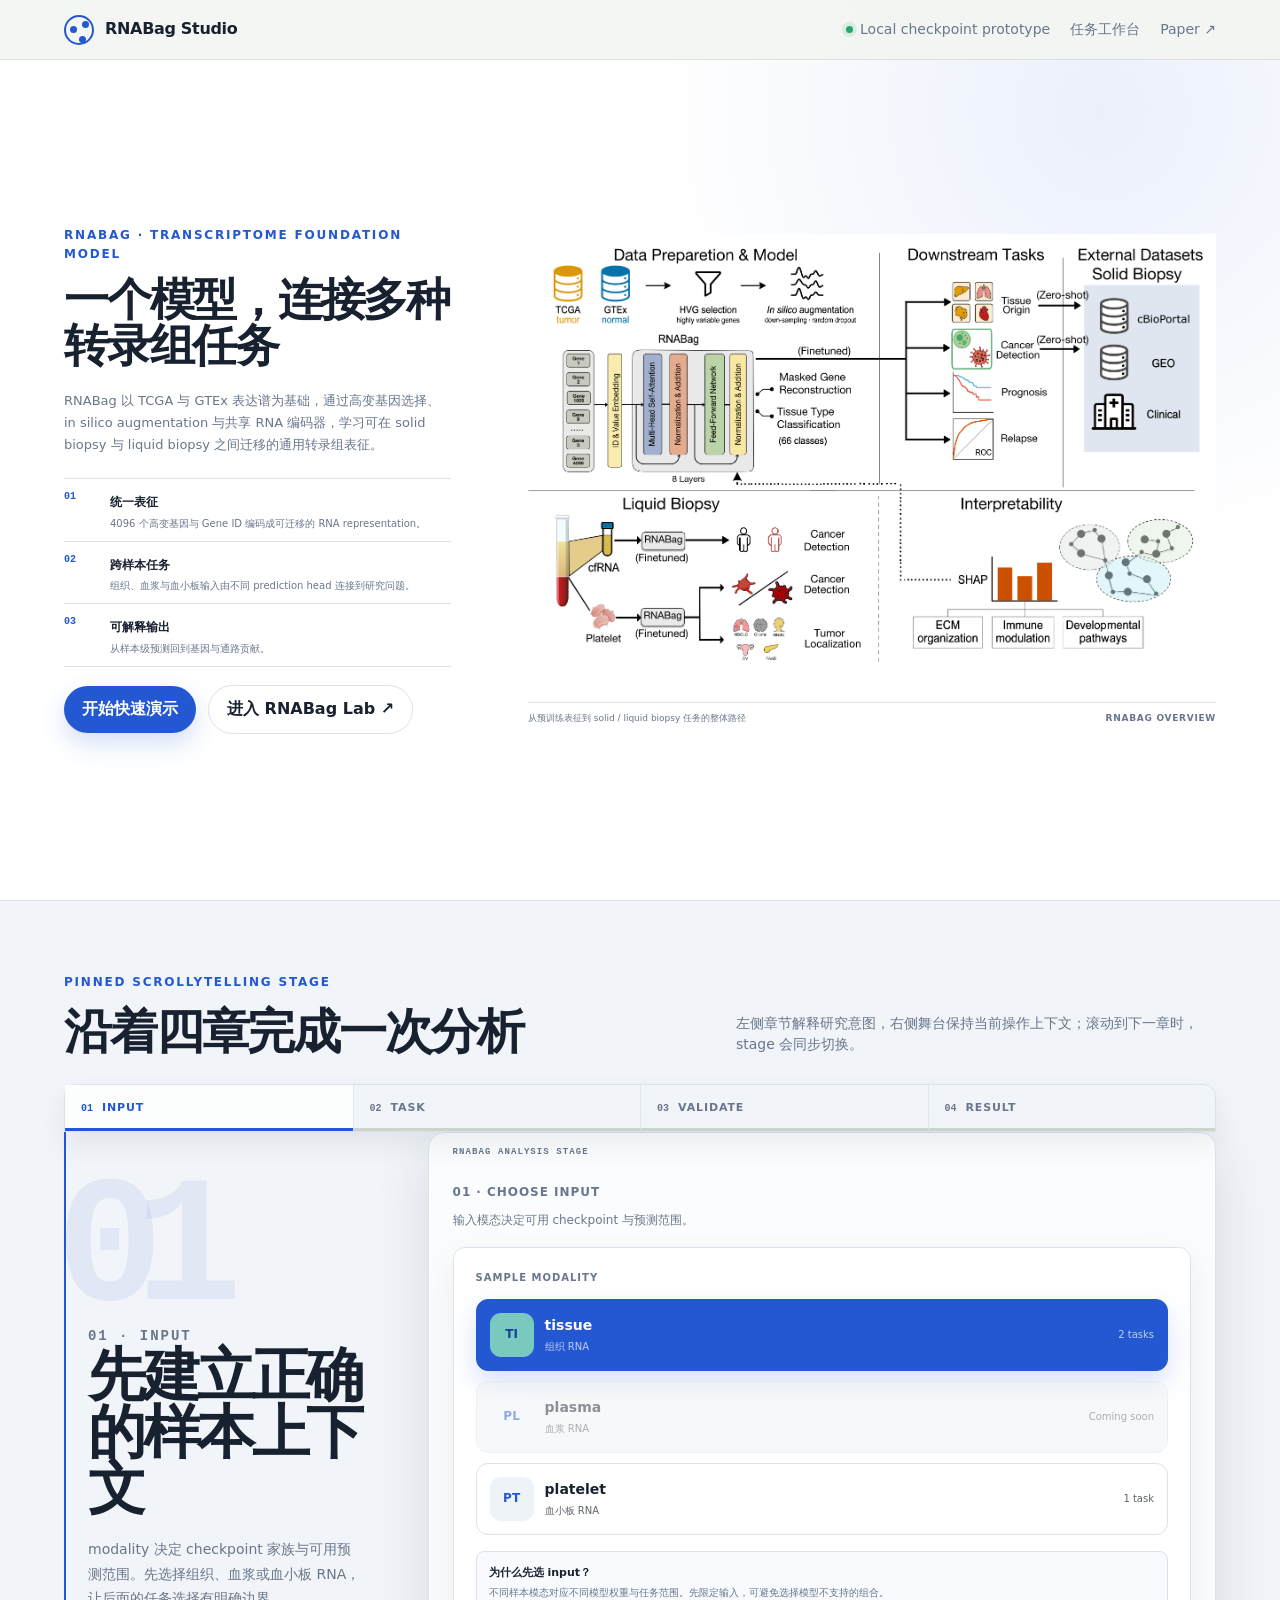
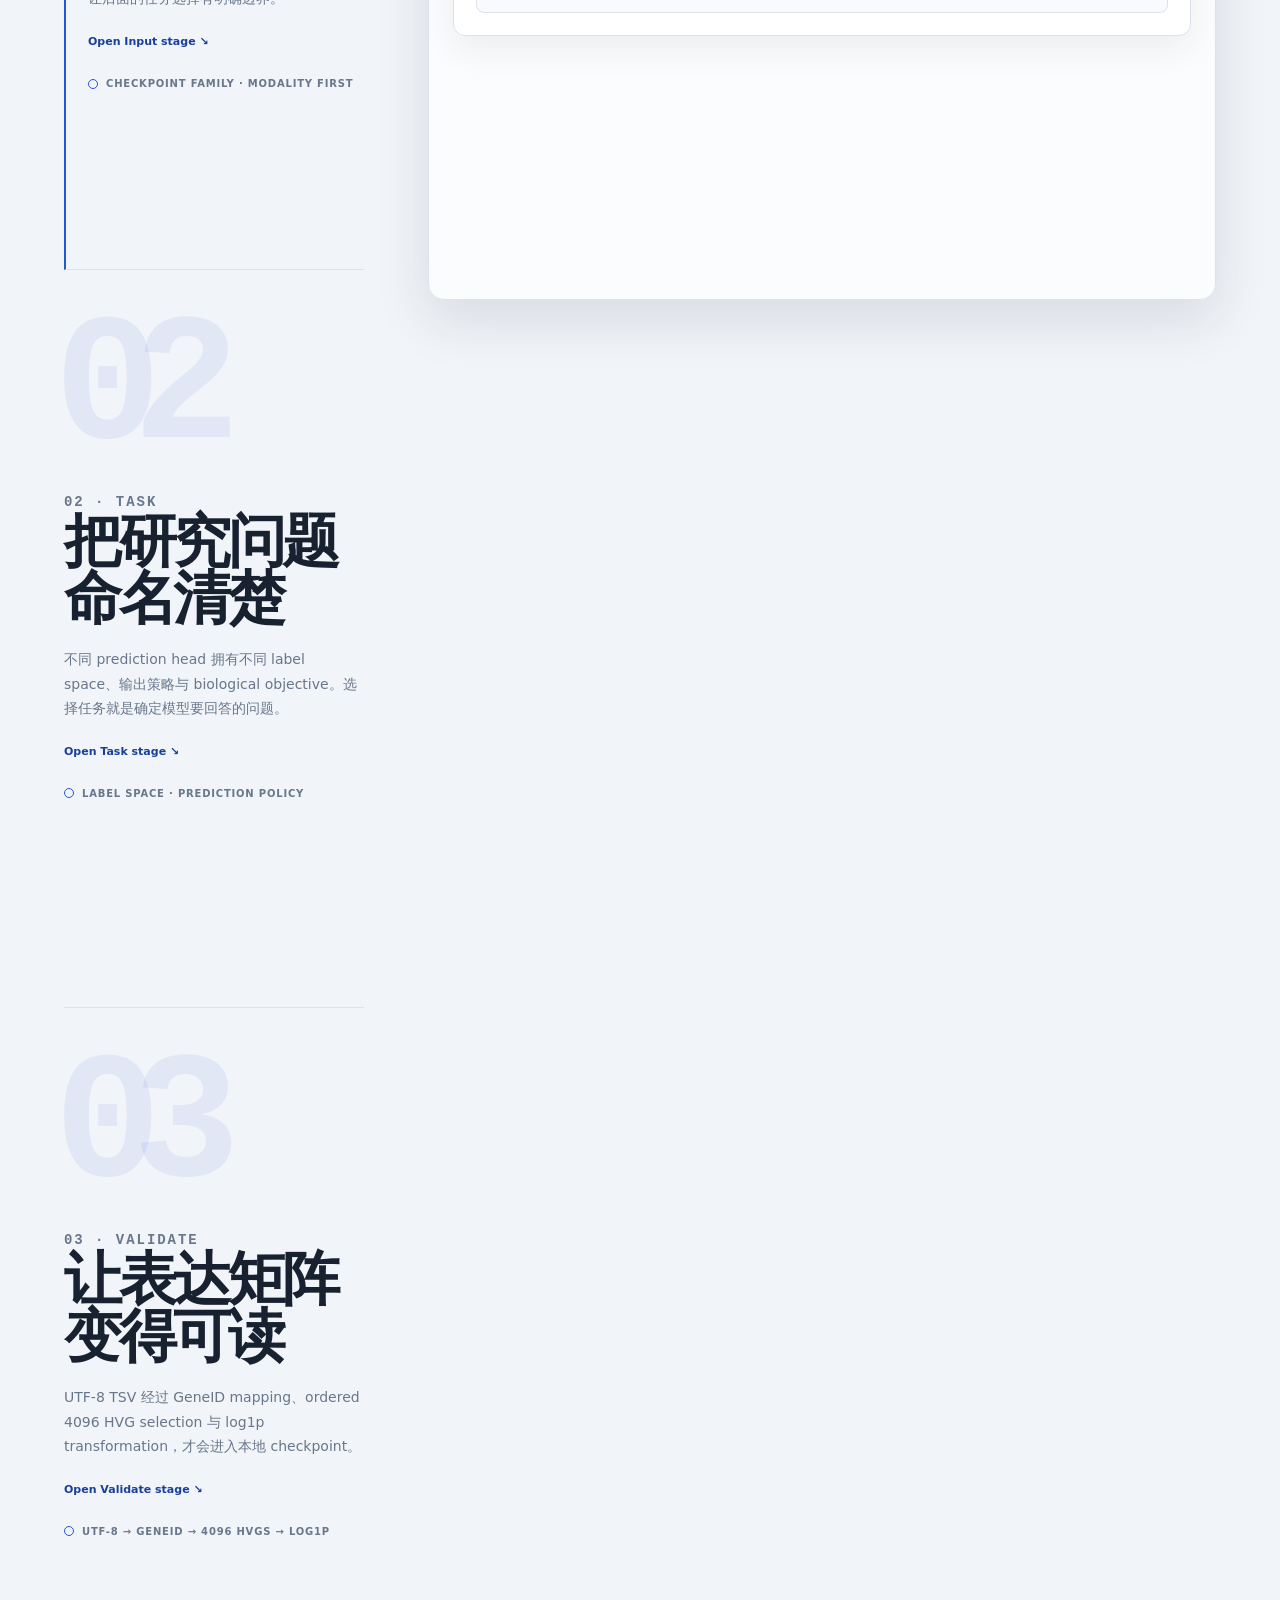
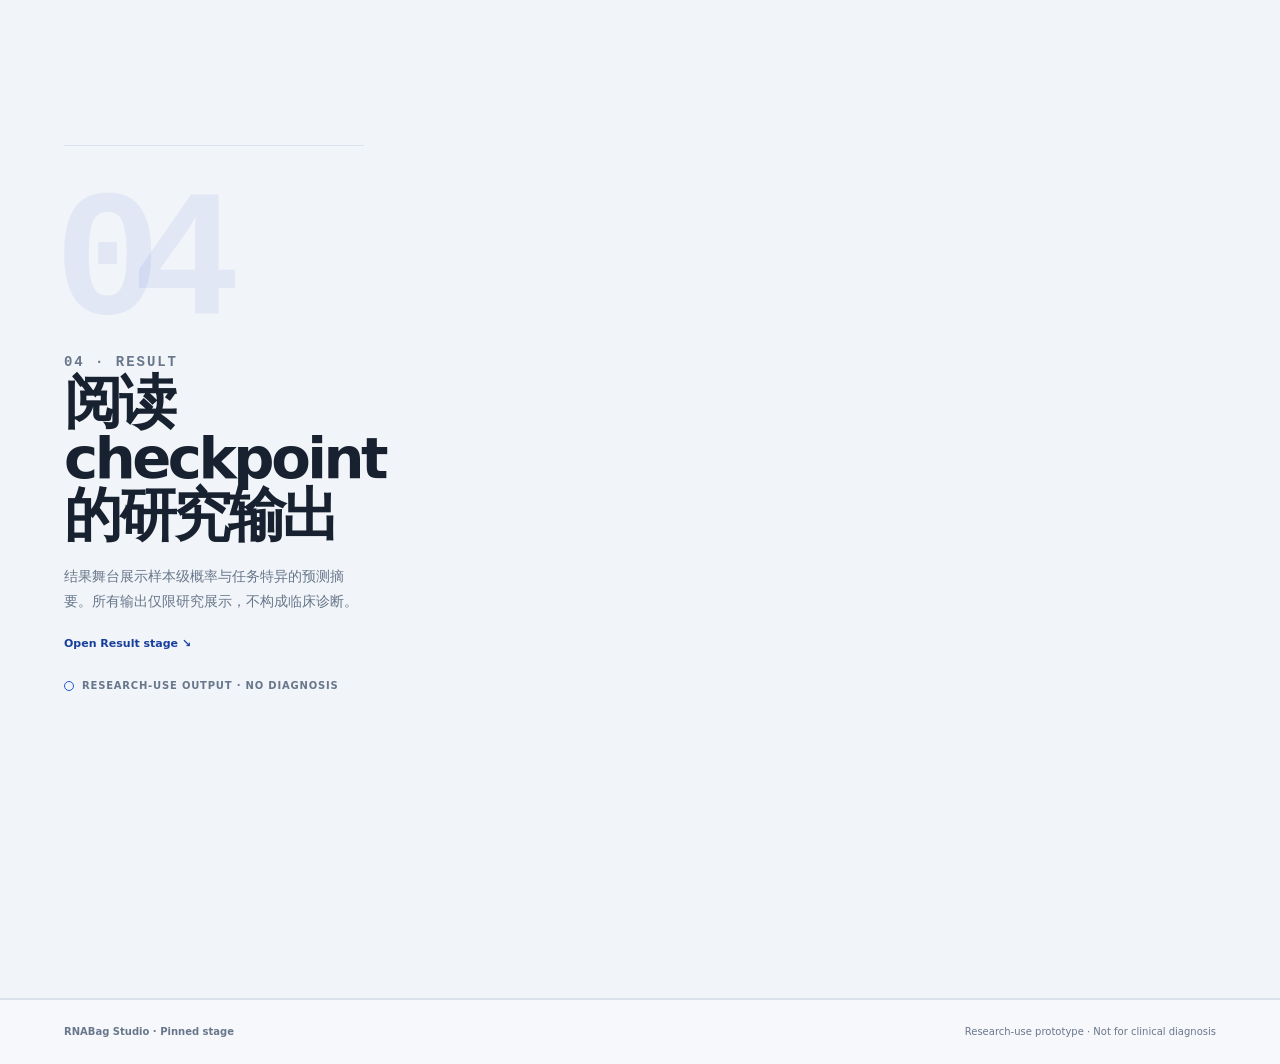
==== commit 43ae317d: "feat: add tissue origin and detection workflow" ====
--- a/frontend/index.html
+++ b/frontend/index.html
@@ -35,6 +35,22 @@
     .task-stage{padding:22px;} .task-choice{width:100%;display:grid;gap:3px;padding:13px 14px;margin-bottom:8px;color:var(--muted);text-align:left;background:transparent;border:1px solid var(--line);border-radius:10px;cursor:pointer;} .task-choice strong{font-size:13px;} .task-choice span{font-size:10px;} .task-choice:hover{color:var(--ink);background:#f8fafd;} .task-choice.active{color:var(--blue-dark);background:var(--blue-soft);border-color:#cddbf4;box-shadow:inset 3px 0 var(--blue);} .task-detail{margin-top:16px;padding:24px;background:#fff;border:1px solid var(--line);border-radius:12px;} .task-detail .eyebrow{margin-bottom:6px;font-size:10px;} .task-detail h4{margin:0;font-size:clamp(26px,3.2vw,40px);letter-spacing:-.05em;line-height:1.05;} .api-key{display:inline-block;margin-top:11px;padding:6px 8px;color:var(--blue-dark);background:var(--blue-soft);border-radius:7px;font:700 10px ui-monospace,monospace;} .task-summary{display:grid;grid-template-columns:1fr 1fr;gap:18px;margin-top:22px;padding-top:16px;border-top:1px solid var(--line);} .summary-label{display:block;margin-bottom:5px;color:var(--blue-dark);font-size:9px;font-weight:800;letter-spacing:.1em;text-transform:uppercase;} .task-summary p{margin:0;color:var(--muted);font-size:11px;line-height:1.55;} .task-specs{margin:0;padding:0;display:grid;gap:3px;list-style:none;} .task-specs li{color:var(--muted);font-size:10px;line-height:1.4;} .task-specs li::before{content:"·";margin-right:6px;color:var(--blue);font-weight:900;}
     .validate-stage{display:grid;grid-template-columns:minmax(0,1fr) minmax(250px,.82fr);grid-template-areas:"title upload" "lede upload" "contract upload" "schema upload";column-gap:18px;align-content:start;padding:18px;} .contract-title{grid-area:title;display:flex;align-items:center;gap:8px;margin:0 0 10px;font-size:13px;} .number{width:22px;height:22px;display:grid;place-items:center;color:var(--blue-dark);background:var(--mint);border-radius:50%;font-size:10px;} .contract-lede{grid-area:lede;margin:0 0 9px;color:var(--muted);font-size:11px;line-height:1.5;} .contract-list{grid-area:contract;margin:0;border-top:1px solid var(--line);} .contract-row{display:grid;grid-template-columns:92px 1fr;gap:12px;padding:7px 0;border-bottom:1px solid var(--line);} .contract-row dt{font-size:10px;font-weight:750;} .contract-row dd{margin:0;color:var(--muted);font-size:9px;line-height:1.4;} code{color:var(--blue-dark);font-size:inherit;} .schema{grid-area:schema;margin-top:10px;border:1px solid var(--line);border-radius:9px;overflow:hidden;font:9px ui-monospace,monospace;} .schema-row{display:grid;grid-template-columns:1.1fr 1fr 1fr;} .schema-row span{padding:6px 8px;border-right:1px solid var(--line);overflow:hidden;text-overflow:ellipsis;white-space:nowrap;} .schema-row span:last-child{border-right:0;} .schema-row:first-child{color:#fff;background:#224a3d;font-weight:700;} .schema-row+.schema-row{border-top:1px solid var(--line);} .upload-box{grid-area:upload;margin:0;padding:0 0 0 18px;border-top:0;border-left:1px solid var(--line);} .dropzone{display:grid;place-content:center;min-height:210px;padding:20px;text-align:center;border:1.5px dashed #aeb9c9;border-radius:9px;background:#fbfcfe;cursor:pointer;} .dropzone.drag,.dropzone:hover{background:var(--blue-soft);border-color:var(--blue);} .dropzone input{position:absolute;width:1px;height:1px;opacity:0;pointer-events:none;} .drop-icon{width:36px;height:36px;display:grid;place-items:center;margin:0 auto 7px;color:var(--blue);background:var(--blue-soft);border-radius:50%;font-weight:900;} .dropzone strong{font-size:12px;} .dropzone span{margin-top:3px;color:var(--muted);font-size:9px;} .validation{display:none;margin-top:9px;padding:9px 10px;border-radius:8px;font-size:9px;line-height:1.45;} .validation.show{display:block;} .validation.ok{color:#145941;background:#e5f4ec;} .validation.warn{color:#7c4b16;background:#fff0d8;} .sample-options{margin-top:9px;border-top:1px solid var(--line);position:relative;} .sample-options summary{padding:8px 0;color:var(--muted);cursor:pointer;font-size:9px;font-weight:700;list-style:none;} .sample-options summary::-webkit-details-marker{display:none;} .sample-options summary::before{content:"▶";margin-right:6px;color:#000;font-size:8px;} .sample-options[open] summary::before{content:"▲";} .sample-popover{padding:9px;background:#fff;border:1px solid var(--line);border-radius:8px;} .sample-popover p{margin:0 0 6px;color:var(--muted);font-size:9px;} .sample-link{display:flex;justify-content:space-between;gap:8px;padding:7px 8px;color:var(--blue-dark);text-decoration:none;border:1px solid var(--line);border-radius:6px;background:#f8fafd;font:9px ui-monospace,monospace;}
     .result-card{height:100%;min-height:540px;display:flex;flex-direction:column;padding:24px;color:#fff;background:var(--deep);border-radius:12px;overflow:hidden;position:relative;} .result-card::after{content:"";position:absolute;width:240px;height:240px;right:-150px;top:80px;border:1px solid rgba(201,240,111,.14);border-radius:50%;box-shadow:0 0 0 38px rgba(201,240,111,.035),0 0 0 76px rgba(201,240,111,.025);} .result-head{display:flex;justify-content:space-between;align-items:start;gap:12px;position:relative;z-index:1;} .result-head small{color:rgba(255,255,255,.52);font-size:9px;letter-spacing:.1em;text-transform:uppercase;} .result-head strong{display:block;margin-top:4px;font-size:18px;} .demo-badge{padding:5px 8px;color:var(--lime);border:1px solid rgba(201,240,111,.3);border-radius:999px;font-size:8px;} .chart{flex:1;min-height:240px;display:grid;align-content:center;position:relative;z-index:1;} .empty-chart{text-align:center;color:rgba(255,255,255,.48);} .empty-orbit{width:110px;height:110px;display:grid;place-items:center;margin:0 auto 16px;border:1px solid rgba(255,255,255,.12);border-radius:50%;box-shadow:0 0 0 22px rgba(255,255,255,.025);} .empty-orbit::after{content:"";width:48px;height:48px;border:1px dashed rgba(201,240,111,.42);border-radius:50%;} .empty-chart p{max-width:250px;margin:0 auto;font-size:10px;} .probability{margin:14px 0;} .prob-meta{display:flex;justify-content:space-between;margin-bottom:6px;font-size:10px;} .prob-meta strong{font-size:12px;} .bar{height:10px;overflow:hidden;background:rgba(255,255,255,.09);border-radius:999px;} .bar i{display:block;width:0;height:100%;border-radius:inherit;background:var(--lime);transition:width .7s ease;} .probability.secondary .bar i{background:rgba(255,255,255,.35);} .rank-row{display:grid;grid-template-columns:74px 1fr 38px;align-items:center;gap:8px;margin:11px 0;font-size:9px;} .rank-row .bar{height:7px;} .rank-row:first-child{color:var(--lime);} .result-summary{padding:12px 13px;background:rgba(255,255,255,.07);border:1px solid rgba(255,255,255,.1);border-radius:10px;position:relative;z-index:1;} .result-summary small{color:rgba(255,255,255,.5);font-size:9px;} .result-summary strong{display:block;margin-top:2px;color:var(--lime);font-size:17px;} .run{width:100%;margin-top:10px;display:flex;align-items:center;justify-content:center;gap:8px;color:#18212f;background:var(--lime);position:relative;z-index:1;} .run:disabled{opacity:.58;cursor:wait;} .disclaimer{margin:8px 4px 0;color:rgba(255,255,255,.4);text-align:center;font-size:8px;position:relative;z-index:1;}
+    .chart.has-results{display:block;align-content:normal;overflow:hidden;padding:14px 0 10px;}
+    .sample-results{height:100%;min-height:0;padding-right:9px;overflow-y:auto;overscroll-behavior:contain;scrollbar-gutter:stable;}
+    .sample-result{padding:4px 0 18px;border-bottom:1px solid rgba(255,255,255,.12);}
+    .sample-result+.sample-result{padding-top:18px;}
+    .sample-result:last-child{border-bottom:0;}
+    .sample-result-head{display:flex;align-items:end;justify-content:space-between;gap:14px;margin-bottom:9px;}
+    .sample-result-head div{min-width:0;}
+    .sample-result-head small{display:block;color:rgba(255,255,255,.45);font-size:8px;letter-spacing:.08em;text-transform:uppercase;}
+    .sample-result-head strong{display:block;margin-top:2px;overflow:hidden;color:#fff;font-size:12px;text-overflow:ellipsis;white-space:nowrap;}
+    .sample-result-head>span{flex:none;color:var(--lime);font-size:10px;font-weight:800;}
+    .sample-score-list .probability{margin:8px 0;}
+    .sample-score-list .rank-row{margin:7px 0;}
+    .workflow-stage+.workflow-stage{margin-top:14px;padding-top:12px;border-top:1px dashed rgba(255,255,255,.13);}
+    .workflow-stage-head{display:flex;align-items:center;justify-content:space-between;gap:10px;margin-bottom:7px;}
+    .workflow-stage-head small{color:rgba(255,255,255,.45);font-size:8px;letter-spacing:.08em;text-transform:uppercase;}
+    .workflow-stage-head strong{color:var(--lime);font-size:9px;}
     footer{padding:24px clamp(20px,5vw,72px);display:flex;justify-content:space-between;color:var(--muted);border-top:1px solid var(--line);font-size:10px;}
     body.lab-mode{min-width:980px;background:#f1f4f8;} body.lab-mode .nav,body.lab-mode .model-overview,body.lab-mode footer{display:none;} body.lab-mode .studio-wrap{border:0;} body.lab-mode .studio{max-width:none;padding:18px 28px 60px;} body.lab-mode .workflow-nav{top:0;} body.lab-mode .story-chapter{min-height:calc(100svh - 72px);} body.lab-mode .analysis-stage{top:60px;height:calc(100svh - 72px);max-height:calc(100svh - 72px);}
     @media (max-width:1099px) and (min-width:760px){.overview-inner{grid-template-columns:minmax(310px,.82fr) minmax(0,1.18fr);gap:32px;}.overview-body p:last-child,.overview-points .overview-point p{display:none;}.scrolly-shell{grid-template-columns:86px minmax(0,1fr);gap:24px;}.story-chapter{min-height:78svh;padding-left:0;}.story-chapter h3{font-size:0;}.story-chapter h3::after{content:attr(data-short);font-size:22px;}.story-chapter p{display:none;}.story-chapter::before{font-size:86px;top:54px;}.analysis-stage{top:120px;}}
@@ -71,15 +87,15 @@
         <section class="story-chapter" id="step-result" data-number="04" data-workflow-step aria-labelledby="story-result-title"><p class="story-kicker">04 · Result</p><h3 id="story-result-title" data-short="Result">阅读 checkpoint 的研究输出</h3><p>结果舞台展示样本级概率与任务特异的预测摘要。所有输出仅限研究展示，不构成临床诊断。</p><a class="story-rail-link" href="#step-result" data-step-target="step-result">Open Result stage ↘</a><span class="story-meta">Research-use output · no diagnosis</span></section>
       </div><div class="analysis-stage">
         <section class="stage-panel active" data-panel-step="step-input" aria-hidden="false"><div class="stage-panel-body"><p class="stage-title">01 · Choose input</p><p class="stage-subtitle">输入模态决定可用 checkpoint 与预测范围。</p><div class="input-stage"><p class="side-label">Sample modality</p><div class="js-input-list"></div><div class="scope-note"><strong>为什么先选 input？</strong>不同样本模态对应不同模型权重与任务范围。先限定输入，可避免选择模型不支持的组合。</div></div></div></section>
-        <section class="stage-panel" data-panel-step="step-task" aria-hidden="true"><div class="stage-panel-body"><p class="stage-title">02 · Select task</p><p class="stage-subtitle">选择与 biological objective 对齐的 prediction head。</p><div class="task-stage"><p class="side-label">Available tasks</p><div class="js-task-list"></div><div class="task-detail"><p class="eyebrow js-task-modality">组织 RNA</p><h4 class="js-task-title">Tissue Cancer Detection</h4><code class="api-key js-api-key">input: tissue</code><div class="task-summary"><div><span class="summary-label">Biological objective</span><p class="js-task-description"></p></div><div><span class="summary-label">Task specification</span><ul class="task-specs js-task-specs"></ul></div></div></div></div></div></section>
+        <section class="stage-panel" data-panel-step="step-task" aria-hidden="true"><div class="stage-panel-body"><p class="stage-title">02 · Select task</p><p class="stage-subtitle">选择与 biological objective 对齐的 prediction head。</p><div class="task-stage"><p class="side-label">Available tasks</p><div class="js-task-list"></div><div class="task-detail"><p class="eyebrow js-task-modality">组织 RNA</p><h4 class="js-task-title">Origin and Detect</h4><code class="api-key js-api-key">input: tissue</code><div class="task-summary"><div><span class="summary-label">Biological objective</span><p class="js-task-description"></p></div><div><span class="summary-label">Task specification</span><ul class="task-specs js-task-specs"></ul></div></div></div></div></div></section>
         <section class="stage-panel" data-panel-step="step-validate" aria-hidden="true"><div class="stage-panel-body"><p class="stage-title">03 · Validate input</p><p class="stage-subtitle">确认数据约定，再让本地 API 做完整校验。</p><div class="validate-stage"><h4 class="contract-title"><span class="number">03</span>输入规则 · Input contract</h4><p class="contract-lede">模型接受以基因为观测维度、样本为特征列的 bulk RNA expression matrix。</p><dl class="contract-list"><div class="contract-row"><dt>File encoding</dt><dd>UTF-8 tab-separated values（<code>.tsv</code>），不接受 CSV 或 Excel。</dd></div><div class="contract-row"><dt>Quantification</dt><dd>表达丰度须完成 FPKM normalization；元素应为有限、非负数值。</dd></div><div class="contract-row"><dt>Matrix orientation</dt><dd>第一列为 <code>GeneID</code>，后续每列对应一个独立样本。</dd></div><div class="contract-row"><dt class="js-modality-rule">样本模态：tissue only</dt><dd class="js-modality-help">当前分析仅接受 tissue RNA。</dd></div></dl><div class="schema" aria-label="TSV 格式示例"><div class="schema-row"><span>GeneID</span><span>Sample_001</span><span>Sample_002</span></div><div class="schema-row"><span>100287102</span><span>0.000</span><span>1.324</span></div><div class="schema-row"><span>653635</span><span>2.417</span><span>0.000</span></div></div><div class="upload-box"><p class="side-label">File check</p><label class="dropzone js-dropzone"><input class="js-file-input" type="file" accept=".tsv,text/tab-separated-values,text/plain"><span class="drop-icon">↑</span><strong>拖入或选择 FPKM .tsv</strong><span>浏览器先预检；提交后由本地 API 完整校验</span></label><div class="validation js-validation" aria-live="polite"></div><details class="sample-options"><summary>扩展选项 · Example dataset</summary><div class="sample-popover"><p class="js-sample-description"></p><a class="sample-link js-sample-link" download><span>Download example dataset</span><strong>↓</strong></a></div></details></div></div></div></section>
-        <section class="stage-panel" data-panel-step="step-result" aria-hidden="true"><div class="stage-panel-body"><p class="stage-title">04 · Result</p><p class="stage-subtitle">提交后在这里查看队列、完整校验与 checkpoint 输出。</p><div class="result-card"><div class="result-head"><div><small>Graphical output</small><strong class="js-result-title">Prediction preview</strong></div><span class="demo-badge js-result-badge">RNABAG CHECKPOINT</span></div><div class="chart js-chart"><div class="empty-chart"><div class="empty-orbit"></div><p>选择 TSV 并提交本地分析，查看完整预处理与 checkpoint 输出。</p></div></div><div class="result-summary js-result-summary"><small>Expected output</small><strong class="js-expected-output">Healthy / Cancer</strong></div><button class="button run js-run" type="button">提交本地分析</button><p class="disclaimer">当前结果由 RNABag checkpoint 在本地生成，仅限研究展示，不用于临床诊断。</p></div></div></section>
+        <section class="stage-panel" data-panel-step="step-result" aria-hidden="true"><div class="stage-panel-body"><p class="stage-title">04 · Result</p><p class="stage-subtitle">提交后在这里查看队列、完整校验与 checkpoint 输出。</p><div class="result-card"><div class="result-head"><div><small>Graphical output</small><strong class="js-result-title">Prediction preview</strong></div><span class="demo-badge js-result-badge">RNABAG CHECKPOINT</span></div><div class="chart js-chart"><div class="empty-chart"><div class="empty-orbit"></div><p>选择 TSV 并提交本地分析，查看完整预处理与 checkpoint 输出。</p></div></div><div class="result-summary js-result-summary"><small>Expected output</small><strong class="js-expected-output">Tissue origin + Healthy / Cancer</strong></div><button class="button run js-run" type="button">提交本地分析</button><p class="disclaimer">当前结果由 RNABag checkpoint 在本地生成，仅限研究展示，不用于临床诊断。</p></div></div></section>
       </div></div>
     </div></section>
   </main>
   <div class="overview-lightbox" role="dialog" aria-modal="true" aria-label="RNABag 模型总览放大图" aria-hidden="true"><img src="../asset/overview.png" alt="RNABag 数据准备、模型架构、下游任务与可解释性总览放大图"></div>
   <footer><strong>RNABag Studio · Pinned stage</strong><span>Research-use prototype · Not for clinical diagnosis</span></footer>
   <script src="rnabag-runtime-config.js?v=20260717"></script>
-  <script src="rnabag-variant.js?v=20260717"></script>
+  <script src="rnabag-variant.js?v=20260720"></script>
 </body>
 </html>
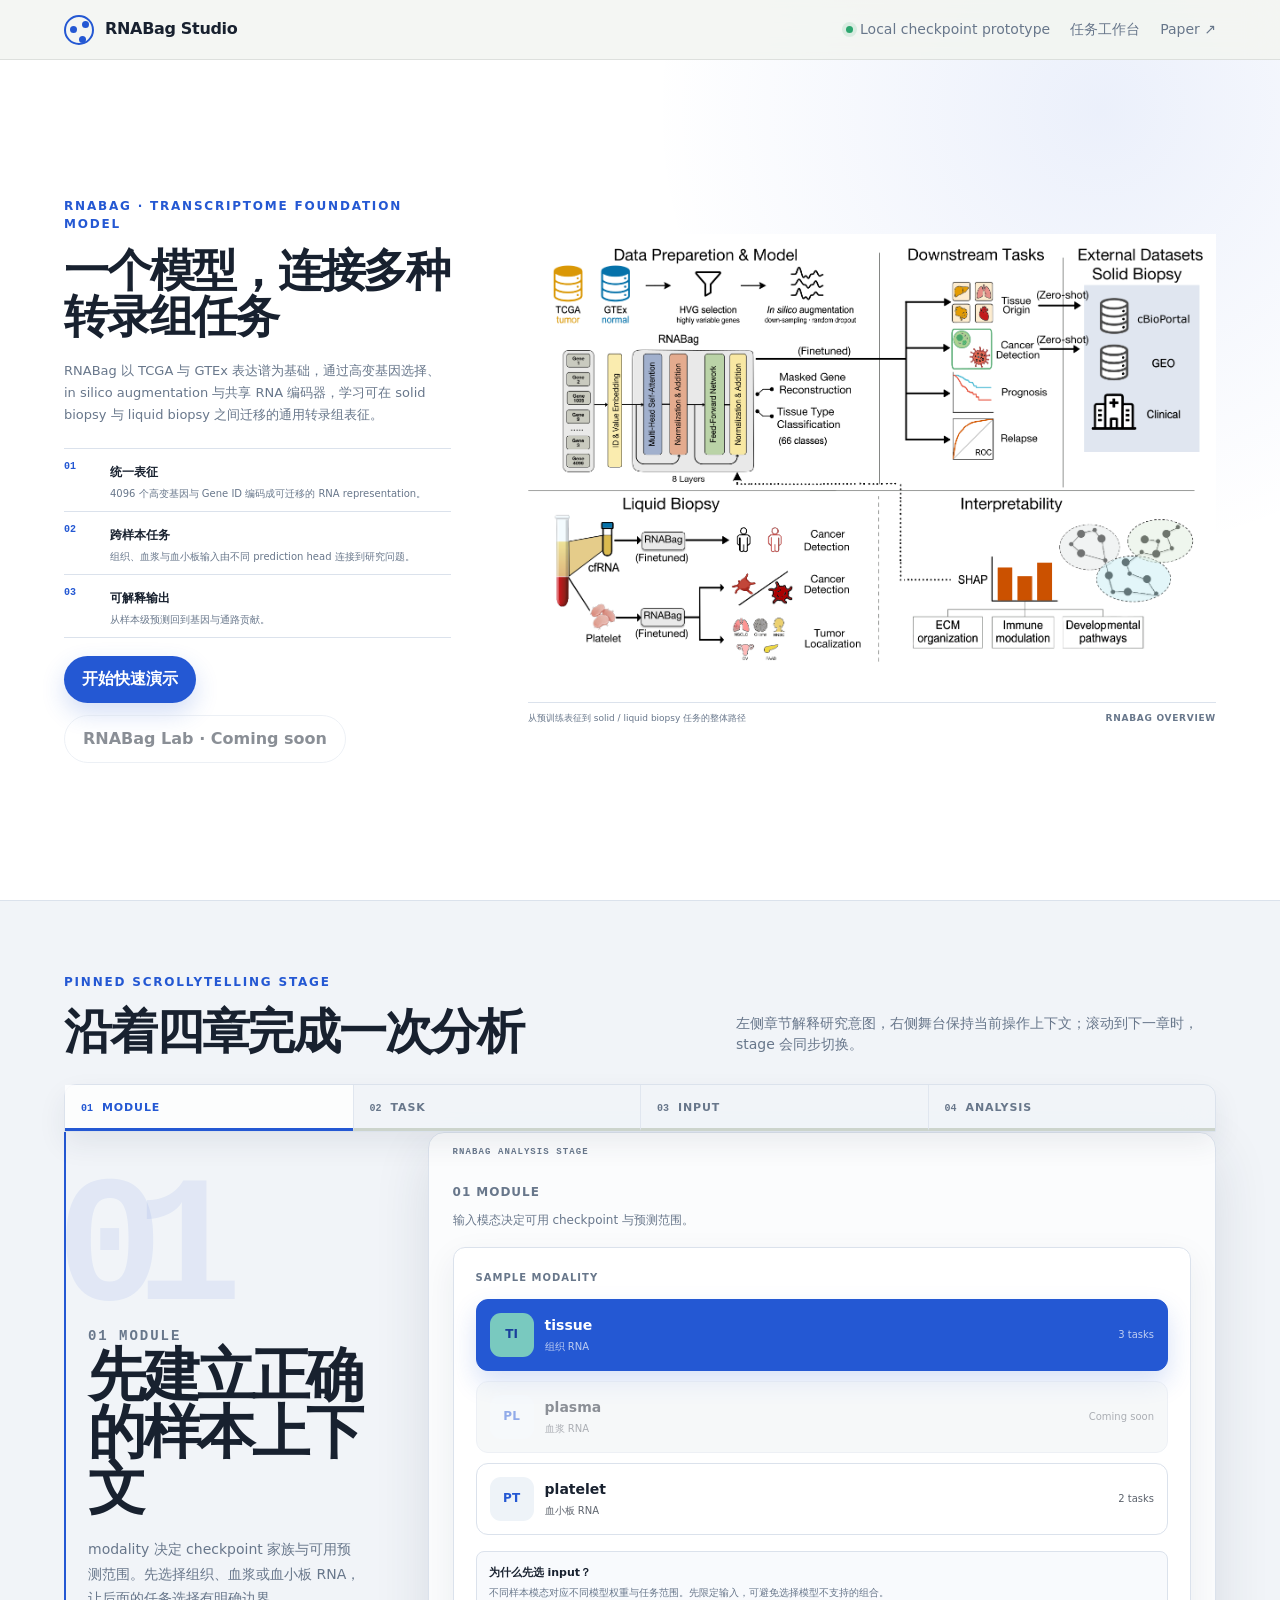
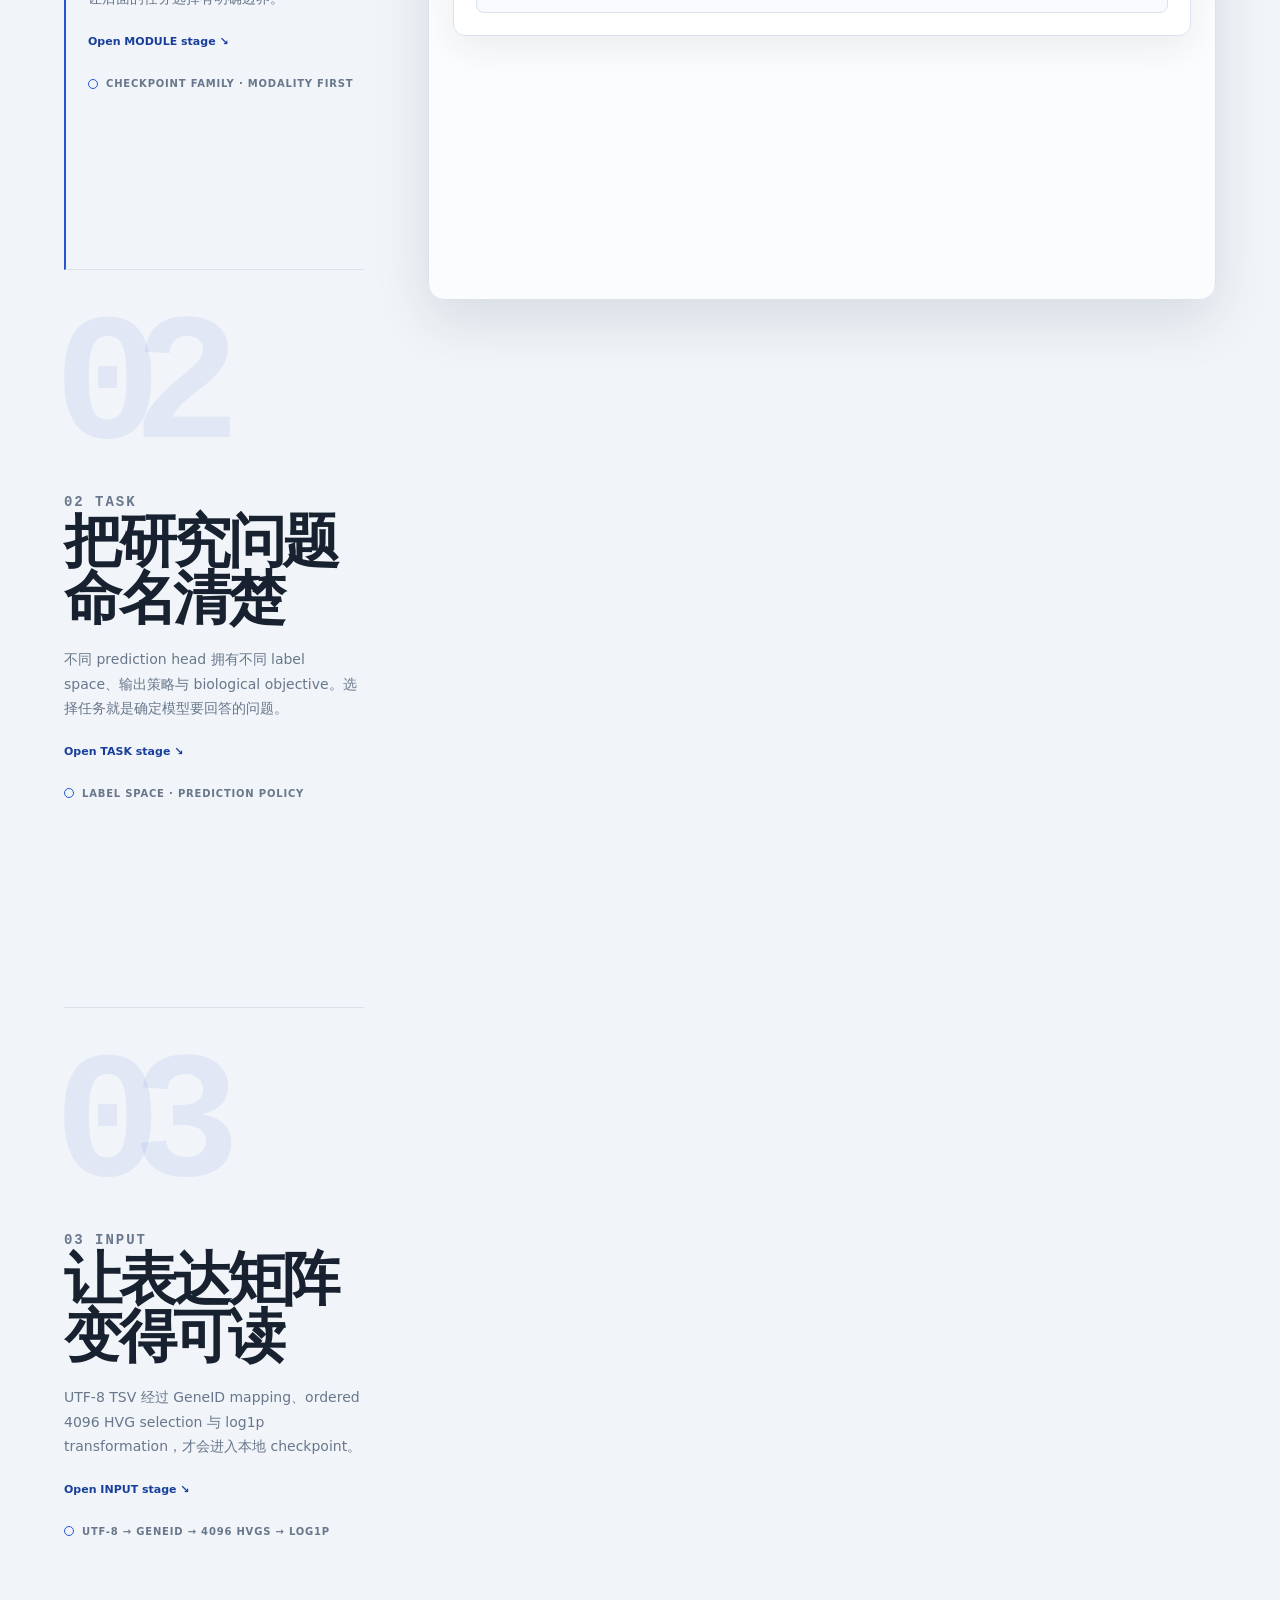
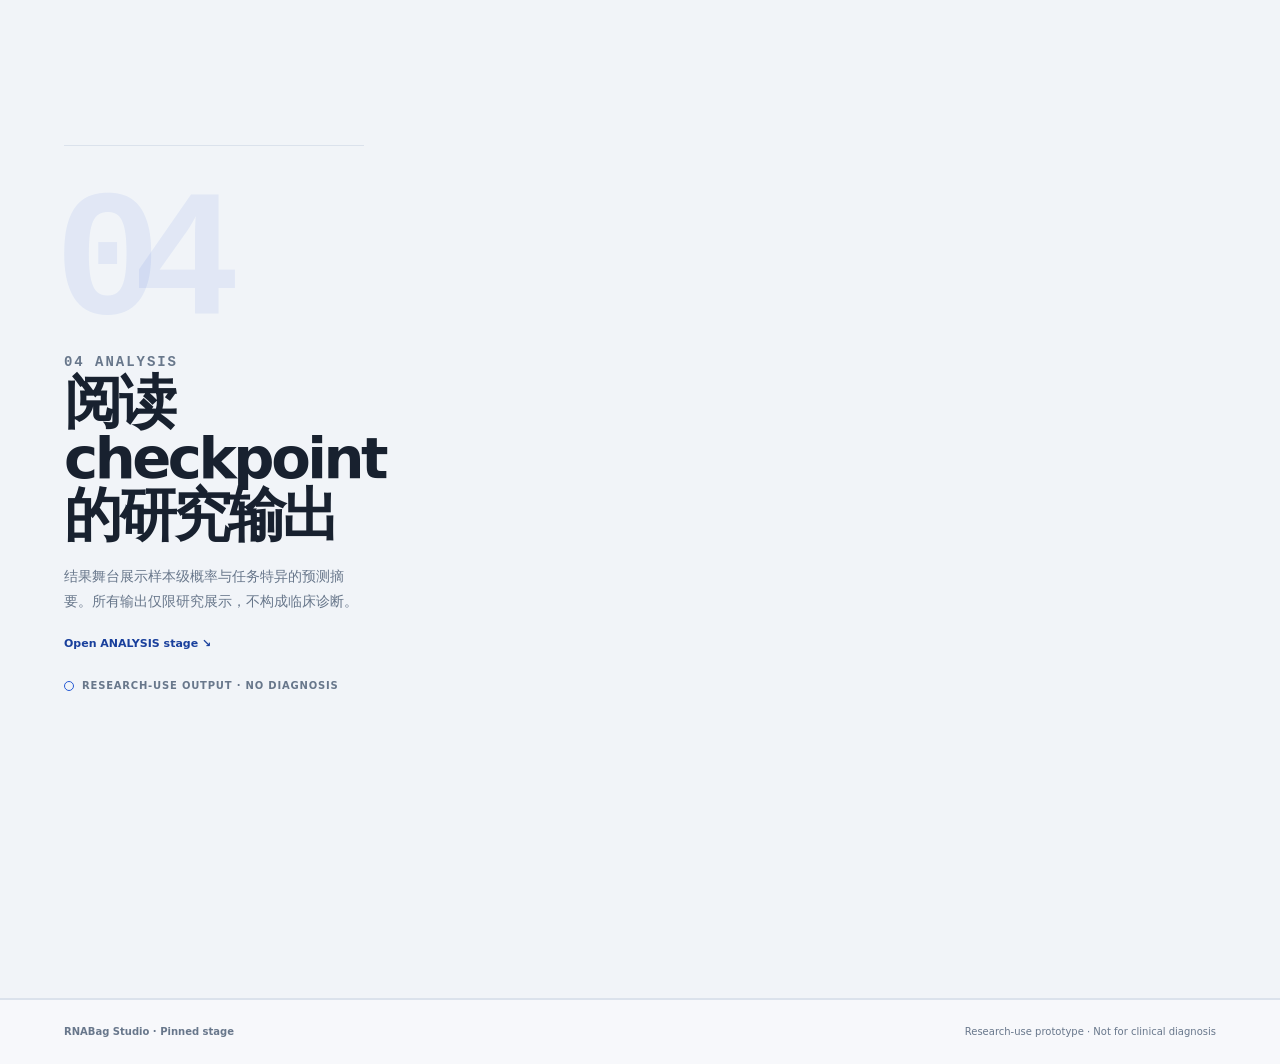
==== commit 0c9feff0: "feat: refine frontend analysis workflow" ====
--- a/frontend/index.html
+++ b/frontend/index.html
@@ -25,7 +25,7 @@
     h1 { max-width:720px; margin:0; font-size:clamp(38px,3.5vw,50px); line-height:1.03; letter-spacing:-.05em; }
     .overview-body { display:grid; gap:10px; margin-top:20px; } .overview-body p{max-width:680px;margin:0;color:var(--muted);font-size:13px;line-height:1.7;} .overview-body p:last-child{display:none;}
     .overview-points { display:grid; gap:0; margin-top:22px; border-top:1px solid var(--line); } .overview-point{display:grid;grid-template-columns:34px 1fr;gap:12px;padding:10px 0;border-bottom:1px solid var(--line);} .overview-point>span{color:var(--blue);font:800 10px/1.6 ui-monospace,monospace;} .overview-point strong{font-size:12px;} .overview-point p{margin:2px 0 0;color:var(--muted);font-size:10px;line-height:1.5;}
-    .overview-actions { display:flex; gap:12px; align-items:center; flex-wrap:wrap; margin-top:18px; } .button{border:0;border-radius:999px;padding:11px 18px;font-weight:750;cursor:pointer;text-decoration:none;transition:.18s ease;} .button:hover{transform:translateY(-2px);} .button.primary{color:#fff;background:var(--blue);box-shadow:0 10px 24px rgba(36,88,211,.2);} .button.primary:hover{background:var(--blue-dark);} .button.ghost{color:var(--ink);background:transparent;border:1px solid var(--line);}
+    .overview-actions { display:flex; gap:12px; align-items:center; flex-wrap:wrap; margin-top:18px; } .button{border:0;border-radius:999px;padding:11px 18px;font-weight:750;cursor:pointer;text-decoration:none;transition:.18s ease;} .button:hover{transform:translateY(-2px);} .button:disabled{opacity:.5;cursor:not-allowed;transform:none;} .button.primary{color:#fff;background:var(--blue);box-shadow:0 10px 24px rgba(36,88,211,.2);} .button.primary:hover{background:var(--blue-dark);} .button.ghost{color:var(--ink);background:transparent;border:1px solid var(--line);}
     .overview-figure{margin:0;min-width:0;cursor:zoom-in;} .overview-figure:focus-visible{outline:3px solid rgba(36,88,211,.35);outline-offset:6px;} .overview-figure img{display:block;width:100%;height:auto;max-height:calc(100svh - 145px);object-fit:contain;background:#fff;} .overview-figure figcaption{display:flex;justify-content:space-between;gap:24px;margin-top:10px;padding-top:9px;color:var(--muted);border-top:1px solid var(--line);font-size:9px;} .overview-figure figcaption span:last-child{font-weight:800;letter-spacing:.08em;text-transform:uppercase;} body.overview-lightbox-open{overflow:hidden;} .overview-lightbox{position:fixed;inset:0;z-index:100;display:grid;place-items:center;padding:48px;background:rgba(9,15,26,.84);cursor:zoom-out;opacity:0;visibility:hidden;transition:opacity .2s ease,visibility .2s ease;} .overview-lightbox.is-open{opacity:1;visibility:visible;} .overview-lightbox img{display:block;max-width:calc(100vw - 96px);max-height:calc(100vh - 96px);object-fit:contain;background:#fff;border-radius:10px;box-shadow:0 30px 90px rgba(0,0,0,.42);}
     .studio-wrap{background:#f1f4f8;border-top:1px solid var(--line);border-bottom:1px solid var(--line);} .studio{max-width:1440px;margin:0 auto;padding:72px clamp(20px,5vw,72px) 90px;} .section-heading{display:flex;justify-content:space-between;align-items:end;gap:30px;margin-bottom:28px;} .section-heading h2{margin:0;font-size:clamp(30px,4vw,48px);letter-spacing:-.045em;line-height:1.05;} .section-heading p:last-child{max-width:480px;margin:0;color:var(--muted);font-size:14px;}
     .workflow-nav{position:sticky;top:60px;z-index:20;background:rgba(241,244,248,.94);border:1px solid var(--line);border-radius:12px 12px 0 0;box-shadow:0 12px 28px rgba(35,48,73,.08);backdrop-filter:blur(16px);} .workflow-nav-inner{display:grid;grid-template-columns:repeat(4,minmax(0,1fr));} .workflow-link{display:flex;align-items:baseline;gap:9px;padding:14px 16px 12px;color:var(--muted);border-bottom:3px solid #ccd4cc;text-decoration:none;text-transform:uppercase;transition:.18s ease;} .workflow-link+ .workflow-link{border-left:1px solid rgba(219,226,236,.7);} .workflow-link span{font:800 10px/1 ui-monospace,monospace;} .workflow-link strong{font-size:11px;letter-spacing:.08em;} .workflow-link.active{color:var(--blue);border-bottom-color:var(--blue);background:rgba(255,255,255,.8);}
@@ -33,7 +33,7 @@
     .analysis-stage{position:sticky;top:120px;height:calc(100svh - 132px);max-height:calc(100svh - 132px);min-height:0;background:rgba(255,255,255,.72);border:1px solid var(--line);border-radius:16px;box-shadow:0 20px 55px rgba(35,48,73,.12);overflow:hidden;} .analysis-stage::before{content:"RNABAG ANALYSIS STAGE";position:absolute;top:15px;left:24px;z-index:4;color:var(--muted);font:800 9px/1 ui-monospace,monospace;letter-spacing:.12em;} .stage-panel{position:absolute;inset:0;padding-top:26px;opacity:0;transform:translateY(14px);pointer-events:none;transition:opacity .28s ease,transform .28s ease;} .stage-panel.active{opacity:1;transform:none;pointer-events:auto;} .stage-panel[aria-hidden="true"]{visibility:hidden;} .stage-panel-body{height:100%;overflow:hidden;padding:24px;} .stage-title{margin:0 0 16px;font-size:12px;font-weight:800;color:var(--muted);letter-spacing:.08em;text-transform:uppercase;} .stage-subtitle{margin:-7px 0 18px;color:var(--muted);font-size:12px;} .stage-panel[data-panel-step="step-result"] .stage-panel-body{display:flex;flex-direction:column;} .stage-panel[data-panel-step="step-result"] .stage-title,.stage-panel[data-panel-step="step-result"] .stage-subtitle{flex:none;} .stage-panel[data-panel-step="step-result"] .result-card{flex:1;height:auto;min-height:0;} .stage-panel[data-panel-step="step-result"] .chart{min-height:0;}
     .input-stage,.task-stage,.validate-stage{background:var(--surface);border:1px solid var(--line);border-radius:12px;box-shadow:0 12px 34px rgba(35,48,73,.07);} .input-stage{padding:22px;} .side-label{margin:0 0 13px;color:var(--muted);font-size:10px;font-weight:800;letter-spacing:.1em;text-transform:uppercase;} .js-input-list{display:grid;gap:10px;} .input-card{width:100%;display:grid;grid-template-columns:44px 1fr auto;align-items:center;gap:11px;padding:13px;color:var(--ink);text-align:left;background:transparent;border:1px solid var(--line);border-radius:12px;cursor:pointer;transition:.18s ease;} .input-card:hover{background:#fff;border-color:#9db5a9;} .input-card.active{color:#fff;background:var(--blue);border-color:var(--blue);box-shadow:0 12px 26px rgba(36,88,211,.18);} .input-card:disabled{opacity:.5;cursor:not-allowed;background:#eef1f4;} .input-icon{width:44px;height:44px;display:grid;place-items:center;color:var(--blue);background:var(--blue-soft);border-radius:11px;font-weight:900;font-size:12px;} .input-card.active .input-icon{color:var(--blue-dark);background:var(--mint);} .input-name strong,.input-name span{display:block;} .input-name strong{font-size:14px;} .input-name span{margin-top:2px;opacity:.7;font-size:10px;} .input-count{font-size:10px;opacity:.7;} .scope-note{margin-top:16px;padding:12px;color:var(--muted);background:#f8fafd;border:1px solid var(--line);border-radius:8px;font-size:10px;}.scope-note strong{display:block;margin-bottom:4px;color:var(--ink);font-size:11px;}
     .task-stage{padding:22px;} .task-choice{width:100%;display:grid;gap:3px;padding:13px 14px;margin-bottom:8px;color:var(--muted);text-align:left;background:transparent;border:1px solid var(--line);border-radius:10px;cursor:pointer;} .task-choice strong{font-size:13px;} .task-choice span{font-size:10px;} .task-choice:hover{color:var(--ink);background:#f8fafd;} .task-choice.active{color:var(--blue-dark);background:var(--blue-soft);border-color:#cddbf4;box-shadow:inset 3px 0 var(--blue);} .task-detail{margin-top:16px;padding:24px;background:#fff;border:1px solid var(--line);border-radius:12px;} .task-detail .eyebrow{margin-bottom:6px;font-size:10px;} .task-detail h4{margin:0;font-size:clamp(26px,3.2vw,40px);letter-spacing:-.05em;line-height:1.05;} .api-key{display:inline-block;margin-top:11px;padding:6px 8px;color:var(--blue-dark);background:var(--blue-soft);border-radius:7px;font:700 10px ui-monospace,monospace;} .task-summary{display:grid;grid-template-columns:1fr 1fr;gap:18px;margin-top:22px;padding-top:16px;border-top:1px solid var(--line);} .summary-label{display:block;margin-bottom:5px;color:var(--blue-dark);font-size:9px;font-weight:800;letter-spacing:.1em;text-transform:uppercase;} .task-summary p{margin:0;color:var(--muted);font-size:11px;line-height:1.55;} .task-specs{margin:0;padding:0;display:grid;gap:3px;list-style:none;} .task-specs li{color:var(--muted);font-size:10px;line-height:1.4;} .task-specs li::before{content:"·";margin-right:6px;color:var(--blue);font-weight:900;}
-    .validate-stage{display:grid;grid-template-columns:minmax(0,1fr) minmax(250px,.82fr);grid-template-areas:"title upload" "lede upload" "contract upload" "schema upload";column-gap:18px;align-content:start;padding:18px;} .contract-title{grid-area:title;display:flex;align-items:center;gap:8px;margin:0 0 10px;font-size:13px;} .number{width:22px;height:22px;display:grid;place-items:center;color:var(--blue-dark);background:var(--mint);border-radius:50%;font-size:10px;} .contract-lede{grid-area:lede;margin:0 0 9px;color:var(--muted);font-size:11px;line-height:1.5;} .contract-list{grid-area:contract;margin:0;border-top:1px solid var(--line);} .contract-row{display:grid;grid-template-columns:92px 1fr;gap:12px;padding:7px 0;border-bottom:1px solid var(--line);} .contract-row dt{font-size:10px;font-weight:750;} .contract-row dd{margin:0;color:var(--muted);font-size:9px;line-height:1.4;} code{color:var(--blue-dark);font-size:inherit;} .schema{grid-area:schema;margin-top:10px;border:1px solid var(--line);border-radius:9px;overflow:hidden;font:9px ui-monospace,monospace;} .schema-row{display:grid;grid-template-columns:1.1fr 1fr 1fr;} .schema-row span{padding:6px 8px;border-right:1px solid var(--line);overflow:hidden;text-overflow:ellipsis;white-space:nowrap;} .schema-row span:last-child{border-right:0;} .schema-row:first-child{color:#fff;background:#224a3d;font-weight:700;} .schema-row+.schema-row{border-top:1px solid var(--line);} .upload-box{grid-area:upload;margin:0;padding:0 0 0 18px;border-top:0;border-left:1px solid var(--line);} .dropzone{display:grid;place-content:center;min-height:210px;padding:20px;text-align:center;border:1.5px dashed #aeb9c9;border-radius:9px;background:#fbfcfe;cursor:pointer;} .dropzone.drag,.dropzone:hover{background:var(--blue-soft);border-color:var(--blue);} .dropzone input{position:absolute;width:1px;height:1px;opacity:0;pointer-events:none;} .drop-icon{width:36px;height:36px;display:grid;place-items:center;margin:0 auto 7px;color:var(--blue);background:var(--blue-soft);border-radius:50%;font-weight:900;} .dropzone strong{font-size:12px;} .dropzone span{margin-top:3px;color:var(--muted);font-size:9px;} .validation{display:none;margin-top:9px;padding:9px 10px;border-radius:8px;font-size:9px;line-height:1.45;} .validation.show{display:block;} .validation.ok{color:#145941;background:#e5f4ec;} .validation.warn{color:#7c4b16;background:#fff0d8;} .sample-options{margin-top:9px;border-top:1px solid var(--line);position:relative;} .sample-options summary{padding:8px 0;color:var(--muted);cursor:pointer;font-size:9px;font-weight:700;list-style:none;} .sample-options summary::-webkit-details-marker{display:none;} .sample-options summary::before{content:"▶";margin-right:6px;color:#000;font-size:8px;} .sample-options[open] summary::before{content:"▲";} .sample-popover{padding:9px;background:#fff;border:1px solid var(--line);border-radius:8px;} .sample-popover p{margin:0 0 6px;color:var(--muted);font-size:9px;} .sample-link{display:flex;justify-content:space-between;gap:8px;padding:7px 8px;color:var(--blue-dark);text-decoration:none;border:1px solid var(--line);border-radius:6px;background:#f8fafd;font:9px ui-monospace,monospace;}
+    .validate-stage{display:grid;grid-template-columns:minmax(0,1fr) minmax(250px,.82fr);grid-template-areas:"title upload" "lede upload" "contract upload" "schema upload";column-gap:18px;align-content:start;padding:18px;} .contract-title{grid-area:title;display:flex;align-items:center;gap:8px;margin:0 0 10px;font-size:13px;} .number{width:22px;height:22px;display:grid;place-items:center;color:var(--blue-dark);background:var(--mint);border-radius:50%;font-size:10px;} .contract-lede{grid-area:lede;margin:0 0 9px;color:var(--muted);font-size:11px;line-height:1.5;} .contract-list{grid-area:contract;margin:0;border-top:1px solid var(--line);} .contract-row{display:grid;grid-template-columns:92px 1fr;gap:12px;padding:7px 0;border-bottom:1px solid var(--line);} .contract-row dt{font-size:10px;font-weight:750;} .contract-row dd{margin:0;color:var(--muted);font-size:9px;line-height:1.4;} code{color:var(--blue-dark);font-size:inherit;} .schema{grid-area:schema;margin-top:10px;border:1px solid var(--line);border-radius:9px;overflow:hidden;font:9px ui-monospace,monospace;} .schema-row{display:grid;grid-template-columns:1.1fr 1fr 1fr;} .schema-row span{padding:6px 8px;border-right:1px solid var(--line);overflow:hidden;text-overflow:ellipsis;white-space:nowrap;} .schema-row span:last-child{border-right:0;} .schema-row:first-child{color:#fff;background:#224a3d;font-weight:700;} .schema-row+.schema-row{border-top:1px solid var(--line);} .upload-box{grid-area:upload;margin:0;padding:0 0 0 18px;border-top:0;border-left:1px solid var(--line);} .dropzone{display:grid;place-content:center;min-height:210px;padding:20px;text-align:center;border:1.5px dashed #aeb9c9;border-radius:9px;background:#fbfcfe;cursor:pointer;} .dropzone.drag,.dropzone:hover{background:var(--blue-soft);border-color:var(--blue);} .dropzone input{position:absolute;width:1px;height:1px;opacity:0;pointer-events:none;} .drop-icon{width:36px;height:36px;display:grid;place-items:center;margin:0 auto 7px;color:var(--blue);background:var(--blue-soft);border-radius:50%;font-weight:900;} .dropzone strong{font-size:12px;} .dropzone span{margin-top:3px;color:var(--muted);font-size:9px;} .validation{display:none;margin-top:9px;padding:9px 10px;border-radius:8px;font-size:9px;line-height:1.45;} .validation.show{display:block;} .validation.ok{color:#145941;background:#e5f4ec;} .validation.warn{color:#7c4b16;background:#fff0d8;} .dropzone.has-file{background:#e5f4ec;border-color:#79b9aa;border-style:solid;} .sample-options{margin-top:9px;border-top:1px solid var(--line);position:relative;} .sample-options summary{padding:8px 0;color:var(--muted);cursor:pointer;font-size:9px;font-weight:700;} .lab-disabled{opacity:.5;cursor:not-allowed;pointer-events:none;} .task-confirm-wrap{margin-top:16px;display:flex;justify-content:flex-end;} .validate-submit{margin-top:14px;padding-top:14px;border-top:1px solid var(--line);} .validate-submit .button{width:100%;} .sample-popover{padding:9px;background:#fff;border:1px solid var(--line);border-radius:8px;} .sample-popover p{margin:0 0 6px;color:var(--muted);font-size:9px;} .sample-link{display:flex;justify-content:space-between;gap:8px;padding:7px 8px;color:var(--blue-dark);text-decoration:none;border:1px solid var(--line);border-radius:6px;background:#f8fafd;font:9px ui-monospace,monospace;}
     .result-card{height:100%;min-height:540px;display:flex;flex-direction:column;padding:24px;color:#fff;background:var(--deep);border-radius:12px;overflow:hidden;position:relative;} .result-card::after{content:"";position:absolute;width:240px;height:240px;right:-150px;top:80px;border:1px solid rgba(201,240,111,.14);border-radius:50%;box-shadow:0 0 0 38px rgba(201,240,111,.035),0 0 0 76px rgba(201,240,111,.025);} .result-head{display:flex;justify-content:space-between;align-items:start;gap:12px;position:relative;z-index:1;} .result-head small{color:rgba(255,255,255,.52);font-size:9px;letter-spacing:.1em;text-transform:uppercase;} .result-head strong{display:block;margin-top:4px;font-size:18px;} .demo-badge{padding:5px 8px;color:var(--lime);border:1px solid rgba(201,240,111,.3);border-radius:999px;font-size:8px;} .chart{flex:1;min-height:240px;display:grid;align-content:center;position:relative;z-index:1;} .empty-chart{text-align:center;color:rgba(255,255,255,.48);} .empty-orbit{width:110px;height:110px;display:grid;place-items:center;margin:0 auto 16px;border:1px solid rgba(255,255,255,.12);border-radius:50%;box-shadow:0 0 0 22px rgba(255,255,255,.025);} .empty-orbit::after{content:"";width:48px;height:48px;border:1px dashed rgba(201,240,111,.42);border-radius:50%;} .empty-chart p{max-width:250px;margin:0 auto;font-size:10px;} .probability{margin:14px 0;} .prob-meta{display:flex;justify-content:space-between;margin-bottom:6px;font-size:10px;} .prob-meta strong{font-size:12px;} .bar{height:10px;overflow:hidden;background:rgba(255,255,255,.09);border-radius:999px;} .bar i{display:block;width:0;height:100%;border-radius:inherit;background:var(--lime);transition:width .7s ease;} .probability.secondary .bar i{background:rgba(255,255,255,.35);} .rank-row{display:grid;grid-template-columns:74px 1fr 38px;align-items:center;gap:8px;margin:11px 0;font-size:9px;} .rank-row .bar{height:7px;} .rank-row:first-child{color:var(--lime);} .result-summary{padding:12px 13px;background:rgba(255,255,255,.07);border:1px solid rgba(255,255,255,.1);border-radius:10px;position:relative;z-index:1;} .result-summary small{color:rgba(255,255,255,.5);font-size:9px;} .result-summary strong{display:block;margin-top:2px;color:var(--lime);font-size:17px;} .run{width:100%;margin-top:10px;display:flex;align-items:center;justify-content:center;gap:8px;color:#18212f;background:var(--lime);position:relative;z-index:1;} .run:disabled{opacity:.58;cursor:wait;} .disclaimer{margin:8px 4px 0;color:rgba(255,255,255,.4);text-align:center;font-size:8px;position:relative;z-index:1;}
     .chart.has-results{display:block;align-content:normal;overflow:hidden;padding:14px 0 10px;}
     .sample-results{height:100%;min-height:0;padding-right:9px;overflow-y:auto;overscroll-behavior:contain;scrollbar-gutter:stable;}
@@ -77,25 +77,25 @@
 <body data-variant="two">
   <nav class="nav"><a class="brand" href="#top"><span class="brand-mark" aria-hidden="true"></span>RNABag Studio</a><div class="nav-right"><span class="status">Local checkpoint prototype</span><a href="#step-input">任务工作台</a><a href="https://www.biorxiv.org/content/10.64898/2026.04.19.719450v1" target="_blank" rel="noreferrer">Paper ↗</a></div></nav>
   <main id="top">
-    <section class="model-overview" aria-labelledby="overview-title"><div class="overview-inner"><div class="overview-copy"><p class="eyebrow">RNABag · Transcriptome foundation model</p><h1 id="overview-title">一个模型，连接多种转录组任务</h1><div class="overview-body"><p>RNABag 以 TCGA 与 GTEx 表达谱为基础，通过高变基因选择、in silico augmentation 与共享 RNA 编码器，学习可在 solid biopsy 与 liquid biopsy 之间迁移的通用转录组表征。</p><p>从输入模态到 checkpoint 输出，沿着四个章节理解一次完整的研究分析。</p></div><div class="overview-points"><div class="overview-point"><span>01</span><div><strong>统一表征</strong><p>4096 个高变基因与 Gene ID 编码成可迁移的 RNA representation。</p></div></div><div class="overview-point"><span>02</span><div><strong>跨样本任务</strong><p>组织、血浆与血小板输入由不同 prediction head 连接到研究问题。</p></div></div><div class="overview-point"><span>03</span><div><strong>可解释输出</strong><p>从样本级预测回到基因与通路贡献。</p></div></div></div><div class="overview-actions"><a class="button primary" href="#step-input">开始快速演示</a><a class="button ghost" href="ranbag_lab.html#step-input">进入 RNABag Lab ↗</a></div></div><figure class="overview-figure" role="button" tabindex="0" aria-label="放大 RNABag 模型总览图"><img src="../asset/overview.png" alt="RNABag 数据准备、模型架构、下游任务与可解释性总览"><figcaption><span>从预训练表征到 solid / liquid biopsy 任务的整体路径</span><span>RNABag overview</span></figcaption></figure></div></section>
+    <section class="model-overview" aria-labelledby="overview-title"><div class="overview-inner"><div class="overview-copy"><p class="eyebrow">RNABag · Transcriptome foundation model</p><h1 id="overview-title">一个模型，连接多种转录组任务</h1><div class="overview-body"><p>RNABag 以 TCGA 与 GTEx 表达谱为基础，通过高变基因选择、in silico augmentation 与共享 RNA 编码器，学习可在 solid biopsy 与 liquid biopsy 之间迁移的通用转录组表征。</p><p>从输入模态到 checkpoint 输出，沿着四个章节理解一次完整的研究分析。</p></div><div class="overview-points"><div class="overview-point"><span>01</span><div><strong>统一表征</strong><p>4096 个高变基因与 Gene ID 编码成可迁移的 RNA representation。</p></div></div><div class="overview-point"><span>02</span><div><strong>跨样本任务</strong><p>组织、血浆与血小板输入由不同 prediction head 连接到研究问题。</p></div></div><div class="overview-point"><span>03</span><div><strong>可解释输出</strong><p>从样本级预测回到基因与通路贡献。</p></div></div></div><div class="overview-actions"><a class="button primary" href="#step-input">开始快速演示</a><button type="button" disabled class="button ghost lab-disabled">RNABag Lab · Coming soon</button></div></div><figure class="overview-figure" role="button" tabindex="0" aria-label="放大 RNABag 模型总览图"><img src="../asset/overview.png" alt="RNABag 数据准备、模型架构、下游任务与可解释性总览"><figcaption><span>从预训练表征到 solid / liquid biopsy 任务的整体路径</span><span>RNABag overview</span></figcaption></figure></div></section>
     <section class="studio-wrap" id="studio"><div class="studio"><div class="section-heading"><div><p class="eyebrow">Pinned scrollytelling stage</p><h2>沿着四章完成一次分析</h2></div><p>左侧章节解释研究意图，右侧舞台保持当前操作上下文；滚动到下一章时，stage 会同步切换。</p></div>
-      <nav class="workflow-nav" aria-label="分析步骤"><div class="workflow-nav-inner"><a class="workflow-link active" href="#step-input" data-step-target="step-input"><span>01</span><strong>Input</strong></a><a class="workflow-link" href="#step-task" data-step-target="step-task"><span>02</span><strong>Task</strong></a><a class="workflow-link" href="#step-validate" data-step-target="step-validate"><span>03</span><strong>Validate</strong></a><a class="workflow-link" href="#step-result" data-step-target="step-result"><span>04</span><strong>Result</strong></a></div></nav>
+      <nav class="workflow-nav" aria-label="分析步骤"><div class="workflow-nav-inner"><a class="workflow-link active" href="#step-input" data-step-target="step-input"><span>01</span><strong>MODULE</strong></a><a class="workflow-link" href="#step-task" data-step-target="step-task"><span>02</span><strong>TASK</strong></a><a class="workflow-link" href="#step-validate" data-step-target="step-validate"><span>03</span><strong>INPUT</strong></a><a class="workflow-link" href="#step-result" data-step-target="step-result"><span>04</span><strong>ANALYSIS</strong></a></div></nav>
       <div class="scrolly-shell" id="workspace"><div class="story-column">
-        <section class="story-chapter active" id="step-input" data-number="01" data-workflow-step aria-labelledby="story-input-title"><p class="story-kicker">01 · Input</p><h3 id="story-input-title" data-short="Input">先建立正确的样本上下文</h3><p>modality 决定 checkpoint 家族与可用预测范围。先选择组织、血浆或血小板 RNA，让后面的任务选择有明确边界。</p><a class="story-rail-link" href="#step-input" data-step-target="step-input">Open Input stage ↘</a><span class="story-meta">Checkpoint family · modality first</span></section>
-        <section class="story-chapter" id="step-task" data-number="02" data-workflow-step aria-labelledby="story-task-title"><p class="story-kicker">02 · Task</p><h3 id="story-task-title" data-short="Task">把研究问题命名清楚</h3><p>不同 prediction head 拥有不同 label space、输出策略与 biological objective。选择任务就是确定模型要回答的问题。</p><a class="story-rail-link" href="#step-task" data-step-target="step-task">Open Task stage ↘</a><span class="story-meta">Label space · prediction policy</span></section>
-        <section class="story-chapter" id="step-validate" data-number="03" data-workflow-step aria-labelledby="story-validate-title"><p class="story-kicker">03 · Validate</p><h3 id="story-validate-title" data-short="Validate">让表达矩阵变得可读</h3><p>UTF-8 TSV 经过 GeneID mapping、ordered 4096 HVG selection 与 log1p transformation，才会进入本地 checkpoint。</p><a class="story-rail-link" href="#step-validate" data-step-target="step-validate">Open Validate stage ↘</a><span class="story-meta">UTF-8 → GeneID → 4096 HVGs → log1p</span></section>
-        <section class="story-chapter" id="step-result" data-number="04" data-workflow-step aria-labelledby="story-result-title"><p class="story-kicker">04 · Result</p><h3 id="story-result-title" data-short="Result">阅读 checkpoint 的研究输出</h3><p>结果舞台展示样本级概率与任务特异的预测摘要。所有输出仅限研究展示，不构成临床诊断。</p><a class="story-rail-link" href="#step-result" data-step-target="step-result">Open Result stage ↘</a><span class="story-meta">Research-use output · no diagnosis</span></section>
+        <section class="story-chapter active" id="step-input" data-number="01" data-workflow-step aria-labelledby="story-input-title"><p class="story-kicker">01 MODULE</p><h3 id="story-input-title" data-short="MODULE">先建立正确的样本上下文</h3><p>modality 决定 checkpoint 家族与可用预测范围。先选择组织、血浆或血小板 RNA，让后面的任务选择有明确边界。</p><a class="story-rail-link" href="#step-input" data-step-target="step-input">Open MODULE stage ↘</a><span class="story-meta">Checkpoint family · modality first</span></section>
+        <section class="story-chapter" id="step-task" data-number="02" data-workflow-step aria-labelledby="story-task-title"><p class="story-kicker">02 TASK</p><h3 id="story-task-title" data-short="TASK">把研究问题命名清楚</h3><p>不同 prediction head 拥有不同 label space、输出策略与 biological objective。选择任务就是确定模型要回答的问题。</p><a class="story-rail-link" href="#step-task" data-step-target="step-task">Open TASK stage ↘</a><span class="story-meta">Label space · prediction policy</span></section>
+        <section class="story-chapter" id="step-validate" data-number="03" data-workflow-step aria-labelledby="story-validate-title"><p class="story-kicker">03 INPUT</p><h3 id="story-validate-title" data-short="INPUT">让表达矩阵变得可读</h3><p>UTF-8 TSV 经过 GeneID mapping、ordered 4096 HVG selection 与 log1p transformation，才会进入本地 checkpoint。</p><a class="story-rail-link" href="#step-validate" data-step-target="step-validate">Open INPUT stage ↘</a><span class="story-meta">UTF-8 → GeneID → 4096 HVGs → log1p</span></section>
+        <section class="story-chapter" id="step-result" data-number="04" data-workflow-step aria-labelledby="story-result-title"><p class="story-kicker">04 ANALYSIS</p><h3 id="story-result-title" data-short="ANALYSIS">阅读 checkpoint 的研究输出</h3><p>结果舞台展示样本级概率与任务特异的预测摘要。所有输出仅限研究展示，不构成临床诊断。</p><a class="story-rail-link" href="#step-result" data-step-target="step-result">Open ANALYSIS stage ↘</a><span class="story-meta">Research-use output · no diagnosis</span></section>
       </div><div class="analysis-stage">
-        <section class="stage-panel active" data-panel-step="step-input" aria-hidden="false"><div class="stage-panel-body"><p class="stage-title">01 · Choose input</p><p class="stage-subtitle">输入模态决定可用 checkpoint 与预测范围。</p><div class="input-stage"><p class="side-label">Sample modality</p><div class="js-input-list"></div><div class="scope-note"><strong>为什么先选 input？</strong>不同样本模态对应不同模型权重与任务范围。先限定输入，可避免选择模型不支持的组合。</div></div></div></section>
-        <section class="stage-panel" data-panel-step="step-task" aria-hidden="true"><div class="stage-panel-body"><p class="stage-title">02 · Select task</p><p class="stage-subtitle">选择与 biological objective 对齐的 prediction head。</p><div class="task-stage"><p class="side-label">Available tasks</p><div class="js-task-list"></div><div class="task-detail"><p class="eyebrow js-task-modality">组织 RNA</p><h4 class="js-task-title">Origin and Detect</h4><code class="api-key js-api-key">input: tissue</code><div class="task-summary"><div><span class="summary-label">Biological objective</span><p class="js-task-description"></p></div><div><span class="summary-label">Task specification</span><ul class="task-specs js-task-specs"></ul></div></div></div></div></div></section>
-        <section class="stage-panel" data-panel-step="step-validate" aria-hidden="true"><div class="stage-panel-body"><p class="stage-title">03 · Validate input</p><p class="stage-subtitle">确认数据约定，再让本地 API 做完整校验。</p><div class="validate-stage"><h4 class="contract-title"><span class="number">03</span>输入规则 · Input contract</h4><p class="contract-lede">模型接受以基因为观测维度、样本为特征列的 bulk RNA expression matrix。</p><dl class="contract-list"><div class="contract-row"><dt>File encoding</dt><dd>UTF-8 tab-separated values（<code>.tsv</code>），不接受 CSV 或 Excel。</dd></div><div class="contract-row"><dt>Quantification</dt><dd>表达丰度须完成 FPKM normalization；元素应为有限、非负数值。</dd></div><div class="contract-row"><dt>Matrix orientation</dt><dd>第一列为 <code>GeneID</code>，后续每列对应一个独立样本。</dd></div><div class="contract-row"><dt class="js-modality-rule">样本模态：tissue only</dt><dd class="js-modality-help">当前分析仅接受 tissue RNA。</dd></div></dl><div class="schema" aria-label="TSV 格式示例"><div class="schema-row"><span>GeneID</span><span>Sample_001</span><span>Sample_002</span></div><div class="schema-row"><span>100287102</span><span>0.000</span><span>1.324</span></div><div class="schema-row"><span>653635</span><span>2.417</span><span>0.000</span></div></div><div class="upload-box"><p class="side-label">File check</p><label class="dropzone js-dropzone"><input class="js-file-input" type="file" accept=".tsv,text/tab-separated-values,text/plain"><span class="drop-icon">↑</span><strong>拖入或选择 FPKM .tsv</strong><span>浏览器先预检；提交后由本地 API 完整校验</span></label><div class="validation js-validation" aria-live="polite"></div><details class="sample-options"><summary>扩展选项 · Example dataset</summary><div class="sample-popover"><p class="js-sample-description"></p><a class="sample-link js-sample-link" download><span>Download example dataset</span><strong>↓</strong></a></div></details></div></div></div></section>
-        <section class="stage-panel" data-panel-step="step-result" aria-hidden="true"><div class="stage-panel-body"><p class="stage-title">04 · Result</p><p class="stage-subtitle">提交后在这里查看队列、完整校验与 checkpoint 输出。</p><div class="result-card"><div class="result-head"><div><small>Graphical output</small><strong class="js-result-title">Prediction preview</strong></div><span class="demo-badge js-result-badge">RNABAG CHECKPOINT</span></div><div class="chart js-chart"><div class="empty-chart"><div class="empty-orbit"></div><p>选择 TSV 并提交本地分析，查看完整预处理与 checkpoint 输出。</p></div></div><div class="result-summary js-result-summary"><small>Expected output</small><strong class="js-expected-output">Tissue origin + Healthy / Cancer</strong></div><button class="button run js-run" type="button">提交本地分析</button><p class="disclaimer">当前结果由 RNABag checkpoint 在本地生成，仅限研究展示，不用于临床诊断。</p></div></div></section>
+        <section class="stage-panel active" data-panel-step="step-input" aria-hidden="false"><div class="stage-panel-body"><p class="stage-title">01 MODULE</p><p class="stage-subtitle">输入模态决定可用 checkpoint 与预测范围。</p><div class="input-stage"><p class="side-label">Sample modality</p><div class="js-input-list"></div><div class="scope-note"><strong>为什么先选 input？</strong>不同样本模态对应不同模型权重与任务范围。先限定输入，可避免选择模型不支持的组合。</div></div></div></section>
+        <section class="stage-panel" data-panel-step="step-task" aria-hidden="true"><div class="stage-panel-body"><p class="stage-title">02 TASK</p><p class="stage-subtitle">选择与 biological objective 对齐的 prediction head。</p><div class="task-stage"><p class="side-label">Available tasks</p><div class="js-task-list"></div><div class="task-detail"><p class="eyebrow js-task-modality">组织 RNA</p><h4 class="js-task-title">Origin and Detect</h4><code class="api-key js-api-key">input: tissue</code><div class="task-summary"><div><span class="summary-label">Biological objective</span><p class="js-task-description"></p></div><div><span class="summary-label">Task specification</span><ul class="task-specs js-task-specs"></ul></div></div><div class="task-confirm-wrap"><button class="button primary js-task-confirm" type="button">选择此任务并继续</button></div></div></div></div></section>
+        <section class="stage-panel" data-panel-step="step-validate" aria-hidden="true"><div class="stage-panel-body"><p class="stage-title">03 INPUT</p><p class="stage-subtitle">确认数据约定，再让本地 API 做完整校验。</p><div class="validate-stage"><h4 class="contract-title"><span class="number">03</span>输入规则 · Input contract</h4><p class="contract-lede">模型接受以基因为观测维度、样本为特征列的 bulk RNA expression matrix。</p><dl class="contract-list"><div class="contract-row"><dt>File encoding</dt><dd>UTF-8 tab-separated values（<code>.tsv</code>），不接受 CSV 或 Excel。</dd></div><div class="contract-row"><dt>Quantification</dt><dd>表达丰度须完成 FPKM normalization；元素应为有限、非负数值。</dd></div><div class="contract-row"><dt>Matrix orientation</dt><dd>第一列为 <code>GeneID</code>，后续每列对应一个独立样本。</dd></div><div class="contract-row"><dt class="js-modality-rule">样本模态：tissue only</dt><dd class="js-modality-help">当前分析仅接受 tissue RNA。</dd></div></dl><div class="schema" aria-label="TSV 格式示例"><div class="schema-row"><span>GeneID</span><span>Sample_001</span><span>Sample_002</span></div><div class="schema-row"><span>100287102</span><span>0.000</span><span>1.324</span></div><div class="schema-row"><span>653635</span><span>2.417</span><span>0.000</span></div></div><div class="upload-box"><p class="side-label">File check</p><label class="dropzone js-dropzone"><input class="js-file-input" type="file" accept=".tsv,text/tab-separated-values,text/plain"><span class="drop-icon">↑</span><strong>拖入或选择 FPKM .tsv</strong><span class="js-dropzone-hint">浏览器先预检；提交后由本地 API 完整校验</span></label><div class="validation js-validation" aria-live="polite"></div><details class="sample-options"><summary>扩展选项 · Example dataset</summary><div class="sample-popover"><p class="js-sample-description"></p><a class="sample-link js-sample-link" download><span>Download example dataset</span><strong>↓</strong></a></div></details><div class="validate-submit js-validate-submit" style="display:none"><button class="button primary js-run" type="button">提交本地分析</button></div></div></div></div></section>
+        <section class="stage-panel" data-panel-step="step-result" aria-hidden="true"><div class="stage-panel-body"><p class="stage-title">04 ANALYSIS</p><p class="stage-subtitle">提交后在这里查看队列、完整校验与 checkpoint 输出。</p><div class="result-card"><div class="result-head"><div><small>Graphical output</small><strong class="js-result-title">Prediction preview</strong></div><span class="demo-badge js-result-badge">RNABAG CHECKPOINT</span></div><div class="chart js-chart"><div class="empty-chart"><div class="empty-orbit"></div><p>选择 TSV 并提交本地分析，查看完整预处理与 checkpoint 输出。</p></div></div><div class="result-summary js-result-summary"><small>Expected output</small><strong class="js-expected-output">Tissue origin + Healthy / Cancer</strong></div><p class="disclaimer">当前结果由 RNABag checkpoint 在本地生成，仅限研究展示，不用于临床诊断。</p></div></div></section>
       </div></div>
     </div></section>
   </main>
   <div class="overview-lightbox" role="dialog" aria-modal="true" aria-label="RNABag 模型总览放大图" aria-hidden="true"><img src="../asset/overview.png" alt="RNABag 数据准备、模型架构、下游任务与可解释性总览放大图"></div>
   <footer><strong>RNABag Studio · Pinned stage</strong><span>Research-use prototype · Not for clinical diagnosis</span></footer>
-  <script src="rnabag-runtime-config.js?v=20260717"></script>
-  <script src="rnabag-variant.js?v=20260720"></script>
+  <script src="rnabag-runtime-config.js?v=20260721"></script>
+  <script src="rnabag-variant.js?v=20260721"></script>
 </body>
 </html>
